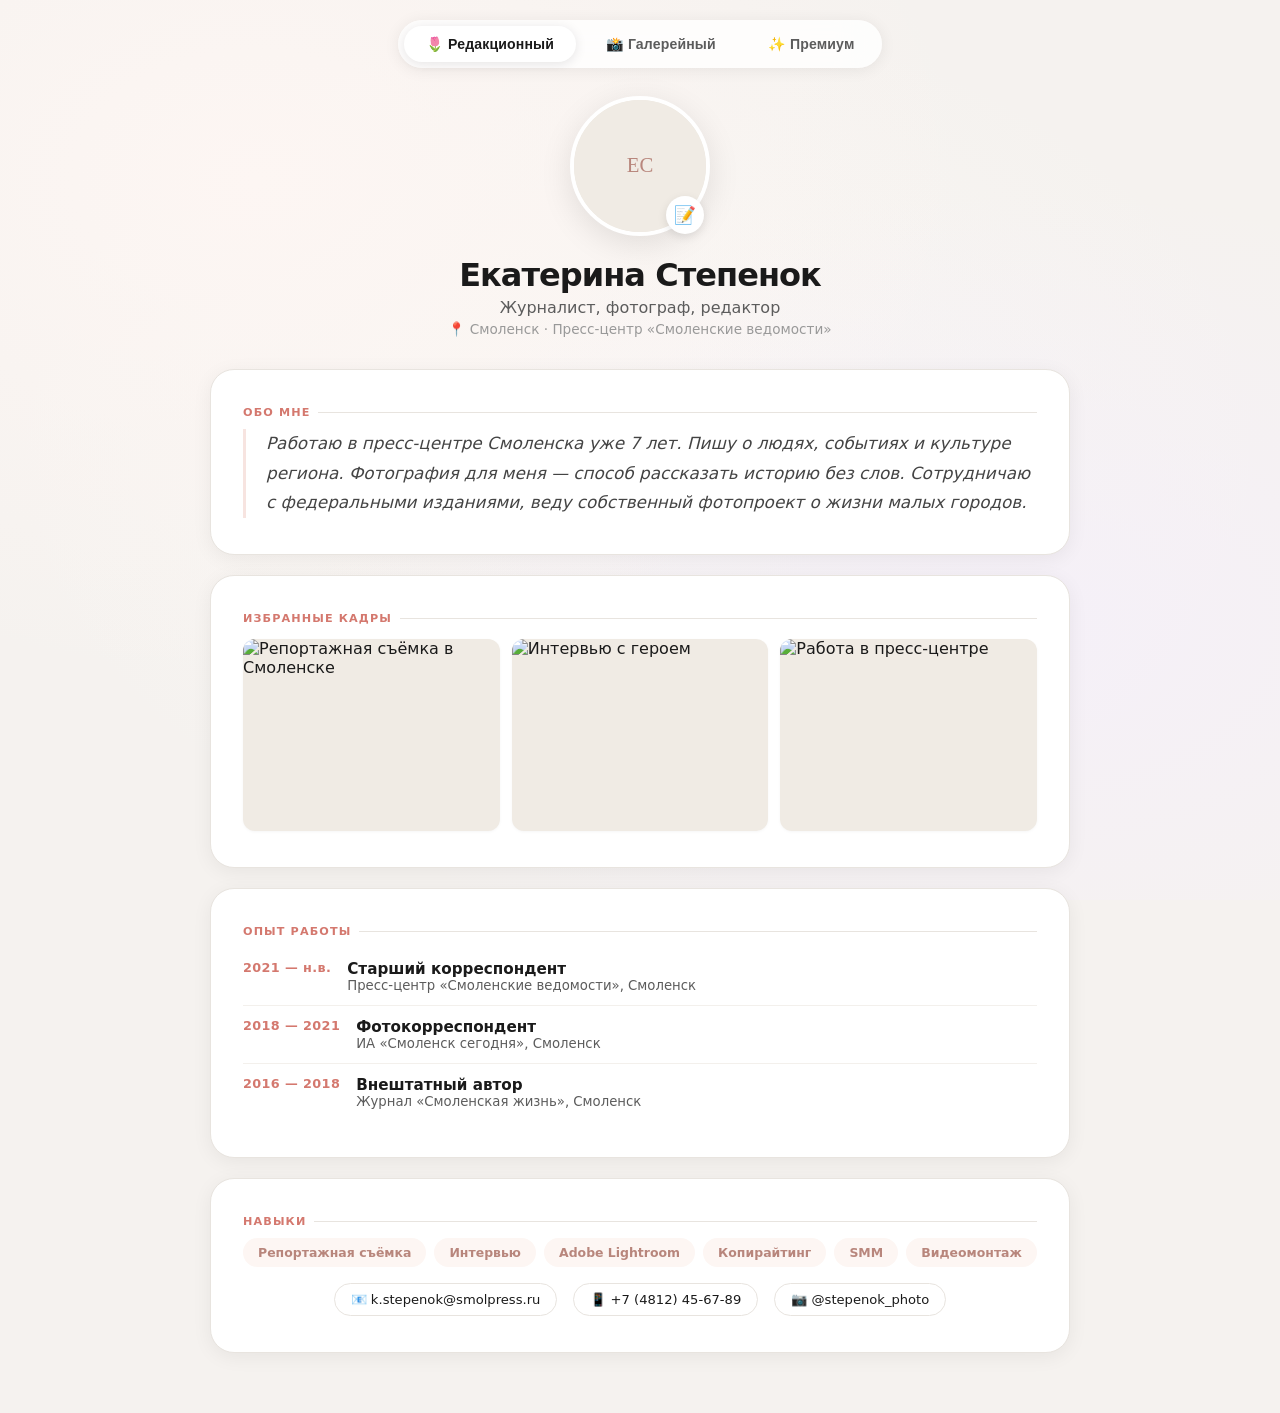
==== index.html @ 50d5a6d9 "Initial commit" ====
<!DOCTYPE html>
<html lang="ru">
<head>
    <meta charset="UTF-8">
    <meta name="viewport" content="width=device-width, initial-scale=1.0">
    <title>Екатерина Степенок — Портфолио</title>
    <style>
        :root {
            --bg: #faf9f7;
            --card: #ffffff;
            --text: #1a1a1a;
            --text-secondary: #5c5c5c;
            --accent: #d4786e;
            --accent-soft: #f7e4e0;
            --accent2: #b8867c;
            --gold: #c9a96e;
            --gold-soft: #faf3e6;
            --lavender: #e8e0f0;
            --sage: #dce8dc;
            --border: #e8e4df;
            --shadow-sm: 0 1px 3px rgba(0, 0, 0, 0.04);
            --shadow: 0 4px 20px rgba(0, 0, 0, 0.06);
            --shadow-lg: 0 12px 40px rgba(0, 0, 0, 0.1);
            --radius-xl: 24px;
            --radius-lg: 18px;
            --radius-md: 12px;
            --radius-sm: 8px;
            --transition: 0.35s cubic-bezier(0.4, 0, 0.2, 1);
            --font: 'Inter', 'Segoe UI', system-ui, -apple-system, sans-serif;
        }

        * {
            margin: 0;
            padding: 0;
            box-sizing: border-box;
        }

        body {
            font-family: var(--font);
            background: #f5f2ef;
            background-image: radial-gradient(ellipse at 20% 20%, #fdf6f3 0%, transparent 50%),
                radial-gradient(ellipse at 80% 70%, #f5f0f8 0%, transparent 50%),
                radial-gradient(ellipse at 50% 50%, #f9f7f4 0%, transparent 70%);
            background-attachment: fixed;
            min-height: 100vh;
            display: flex;
            flex-direction: column;
            align-items: center;
            color: var(--text);
            -webkit-font-smoothing: antialiased;
            padding: 20px 16px 40px;
        }

        /* ============ TOP NAV SWITCHER ============ */
        .style-switcher {
            position: sticky;
            top: 16px;
            z-index: 100;
            display: flex;
            gap: 8px;
            background: rgba(255, 255, 255, 0.8);
            backdrop-filter: blur(20px);
            -webkit-backdrop-filter: blur(20px);
            border-radius: 60px;
            padding: 6px;
            box-shadow: 0 2px 16px rgba(0, 0, 0, 0.07);
            margin-bottom: 28px;
            flex-wrap: wrap;
            justify-content: center;
        }
        .style-switcher button {
            padding: 10px 22px;
            border: none;
            background: transparent;
            border-radius: 60px;
            cursor: pointer;
            font-size: 0.88rem;
            font-weight: 600;
            color: var(--text-secondary);
            transition: all var(--transition);
            letter-spacing: 0.01em;
            white-space: nowrap;
            position: relative;
        }
        .style-switcher button:hover {
            color: #1a1a1a;
            background: rgba(0, 0, 0, 0.03);
        }
        .style-switcher button.active {
            background: #fff;
            color: #1a1a1a;
            box-shadow: 0 2px 12px rgba(0, 0, 0, 0.1);
            animation: pillPop 0.35s ease-out;
        }
        @keyframes pillPop {
            0% {
                transform: scale(0.9);
            }
            60% {
                transform: scale(1.05);
            }
            100% {
                transform: scale(1);
            }
        }

        /* ============ MAIN CONTAINER ============ */
        .main-wrapper {
            width: 100%;
            max-width: 860px;
            position: relative;
            z-index: 1;
        }
        .variant-panel {
            display: none;
            animation: fadeSlideIn 0.5s ease-out;
        }
        .variant-panel.active {
            display: block;
        }
        @keyframes fadeSlideIn {
            from {
                opacity: 0;
                transform: translateY(20px);
            }
            to {
                opacity: 1;
                transform: translateY(0);
            }
        }

        /* ============ SHARED HERO ============ */
        .hero-block {
            text-align: center;
            margin-bottom: 32px;
            position: relative;
        }
        .hero-avatar-wrap {
            display: inline-block;
            position: relative;
            margin-bottom: 16px;
        }
        .hero-avatar {
            width: 140px;
            height: 140px;
            border-radius: 50%;
            object-fit: cover;
            border: 4px solid #fff;
            box-shadow: 0 8px 32px rgba(0, 0, 0, 0.1);
            transition: all var(--transition);
            background: #f0ebe4;
        }
        .hero-avatar:hover {
            transform: scale(1.04);
            box-shadow: 0 14px 42px rgba(0, 0, 0, 0.15);
        }
        .hero-badge {
            position: absolute;
            bottom: 6px;
            right: 6px;
            background: #fff;
            border-radius: 50%;
            width: 38px;
            height: 38px;
            display: flex;
            align-items: center;
            justify-content: center;
            box-shadow: 0 3px 10px rgba(0, 0, 0, 0.1);
            font-size: 1.1rem;
        }
        .hero-name {
            font-size: 2rem;
            font-weight: 700;
            letter-spacing: -0.03em;
            line-height: 1.2;
            color: #1a1a1a;
        }
        .hero-role {
            font-size: 1rem;
            font-weight: 500;
            color: var(--text-secondary);
            margin-top: 4px;
        }
        .hero-location {
            font-size: 0.85rem;
            color: #999;
            margin-top: 4px;
            display: flex;
            align-items: center;
            justify-content: center;
            gap: 4px;
        }

        /* ============ SECTION TITLES ============ */
        .section-label {
            font-size: 0.7rem;
            text-transform: uppercase;
            letter-spacing: 0.1em;
            color: var(--accent);
            font-weight: 700;
            margin-bottom: 10px;
            display: flex;
            align-items: center;
            gap: 8px;
        }
        .section-label::after {
            content: '';
            flex: 1;
            height: 1px;
            background: var(--border);
        }

        /* ============ VARIANT 1: EDITORIAL ELEGANCE ============ */
        .v1-card {
            background: #fff;
            border-radius: var(--radius-xl);
            padding: 36px 32px;
            box-shadow: var(--shadow);
            margin-bottom: 20px;
            border: 1px solid var(--border);
            transition: all var(--transition);
            position: relative;
            overflow: hidden;
        }
        .v1-card::before {
            content: '';
            position: absolute;
            top: 0;
            left: 0;
            right: 0;
            height: 4px;
            background: linear-gradient(90deg, var(--accent), var(--gold), var(--accent));
            opacity: 0;
            transition: opacity var(--transition);
        }
        .v1-card:hover::before {
            opacity: 1;
        }
        .v1-card:hover {
            box-shadow: var(--shadow-lg);
            transform: translateY(-2px);
        }
        .v1-about-text {
            font-size: 1.05rem;
            line-height: 1.75;
            color: #444;
            font-style: italic;
            position: relative;
            padding-left: 20px;
            border-left: 3px solid var(--accent-soft);
        }
        .v1-photo-grid {
            display: grid;
            grid-template-columns: repeat(3, 1fr);
            gap: 12px;
            margin-top: 14px;
        }
        .v1-photo-grid img {
            width: 100%;
            aspect-ratio: 4/3;
            object-fit: cover;
            border-radius: var(--radius-md);
            transition: all var(--transition);
            cursor: pointer;
            box-shadow: var(--shadow-sm);
        }
        .v1-photo-grid img:hover {
            transform: scale(1.03);
            box-shadow: var(--shadow-lg);
            z-index: 2;
            position: relative;
        }
        .v1-exp-row {
            display: flex;
            gap: 16px;
            align-items: flex-start;
            padding: 12px 0;
            border-bottom: 1px solid #f3f0ec;
            transition: all var(--transition);
        }
        .v1-exp-row:last-child {
            border-bottom: none;
        }
        .v1-exp-row:hover {
            background: #fdfbf8;
            padding-left: 8px;
            border-radius: var(--radius-sm);
        }
        .v1-exp-year {
            font-weight: 700;
            font-size: 0.8rem;
            color: var(--accent);
            min-width: 80px;
            letter-spacing: 0.03em;
        }
        .v1-exp-info h4 {
            font-weight: 700;
            font-size: 0.95rem;
        }
        .v1-exp-info p {
            font-size: 0.83rem;
            color: var(--text-secondary);
        }
        .v1-tag-row {
            display: flex;
            flex-wrap: wrap;
            gap: 8px;
            margin-top: 8px;
        }
        .v1-tag {
            background: #fdf6f3;
            color: var(--accent2);
            padding: 6px 14px;
            border-radius: 60px;
            font-size: 0.78rem;
            font-weight: 600;
            transition: all var(--transition);
            cursor: default;
            border: 1px solid transparent;
        }
        .v1-tag:hover {
            background: var(--accent);
            color: #fff;
            border-color: var(--accent);
            transform: translateY(-1px);
            box-shadow: 0 4px 12px rgba(212, 120, 110, 0.3);
        }
        .v1-contact-strip {
            display: flex;
            gap: 16px;
            flex-wrap: wrap;
            justify-content: center;
            margin-top: 16px;
        }
        .v1-contact-pill {
            background: #fff;
            border: 1px solid var(--border);
            padding: 8px 16px;
            border-radius: 60px;
            font-size: 0.82rem;
            font-weight: 500;
            transition: all var(--transition);
            text-decoration: none;
            color: var(--text);
            display: flex;
            align-items: center;
            gap: 6px;
        }
        .v1-contact-pill:hover {
            border-color: var(--accent);
            background: #fefaf9;
            box-shadow: 0 2px 8px rgba(0, 0, 0, 0.05);
        }

        /* ============ VARIANT 2: CREATIVE GALLERY ============ */
        .v2-hero-split {
            display: grid;
            grid-template-columns: auto 1fr;
            gap: 28px;
            align-items: center;
            background: #fff;
            border-radius: var(--radius-xl);
            padding: 28px;
            box-shadow: var(--shadow);
            margin-bottom: 20px;
            border: 1px solid var(--border);
        }
        .v2-avatar-lg {
            width: 160px;
            height: 160px;
            border-radius: 24px;
            object-fit: cover;
            box-shadow: 0 8px 28px rgba(0, 0, 0, 0.08);
            transition: all 0.5s cubic-bezier(0.34, 1.56, 0.64, 1);
            background: #f0ebe4;
        }
        .v2-avatar-lg:hover {
            border-radius: 50%;
            transform: scale(1.03);
        }
        .v2-masonry {
            display: grid;
            grid-template-columns: 1fr 1fr;
            gap: 14px;
        }
        .v2-masonry-item {
            background: #fff;
            border-radius: var(--radius-lg);
            overflow: hidden;
            box-shadow: var(--shadow-sm);
            transition: all var(--transition);
            cursor: pointer;
            border: 1px solid var(--border);
        }
        .v2-masonry-item:hover {
            box-shadow: var(--shadow-lg);
            transform: translateY(-4px);
        }
        .v2-masonry-item img {
            width: 100%;
            height: 180px;
            object-fit: cover;
            display: block;
            transition: all var(--transition);
        }
        .v2-masonry-item:hover img {
            transform: scale(1.04);
        }
        .v2-masonry-item .v2-caption {
            padding: 14px 16px;
            font-size: 0.82rem;
            color: var(--text-secondary);
            font-weight: 500;
        }
        .v2-stat-row {
            display: flex;
            gap: 20px;
            justify-content: center;
            flex-wrap: wrap;
            margin: 16px 0;
        }
        .v2-stat {
            text-align: center;
            background: #fff;
            border-radius: var(--radius-md);
            padding: 14px 20px;
            box-shadow: var(--shadow-sm);
            border: 1px solid var(--border);
            transition: all var(--transition);
            min-width: 80px;
        }
        .v2-stat:hover {
            box-shadow: var(--shadow);
            transform: translateY(-2px);
        }
        .v2-stat-num {
            font-size: 1.6rem;
            font-weight: 800;
            color: var(--accent);
        }
        .v2-stat-label {
            font-size: 0.7rem;
            text-transform: uppercase;
            letter-spacing: 0.06em;
            color: #999;
            margin-top: 2px;
        }

        /* ============ VARIANT 3: MINIMAL PREMIUM ============ */
        .v3-frame {
            background: #fff;
            border-radius: var(--radius-xl);
            padding: 40px 32px;
            box-shadow: var(--shadow);
            border: 1px solid var(--border);
            position: relative;
        }
        .v3-frame::after {
            content: '';
            position: absolute;
            inset: 10px;
            border-radius: calc(var(--radius-xl) - 4px);
            border: 1px dashed #e8e4df;
            pointer-events: none;
            z-index: 0;
            opacity: 0.5;
        }
        .v3-frame>* {
            position: relative;
            z-index: 1;
        }
        .v3-quote-block {
            text-align: center;
            font-size: 1.2rem;
            font-style: italic;
            color: #555;
            line-height: 1.7;
            padding: 20px 24px;
            background: #fdfaf7;
            border-radius: var(--radius-lg);
            margin: 20px 0;
            position: relative;
        }
        .v3-quote-block::before {
            content: '«';
            font-size: 5rem;
            color: var(--accent-soft);
            position: absolute;
            top: -20px;
            left: 12px;
            line-height: 1;
            pointer-events: none;
        }
        .v3-slider-row {
            display: flex;
            gap: 12px;
            overflow-x: auto;
            padding-bottom: 6px;
            scroll-snap-type: x mandatory;
            -webkit-overflow-scrolling: touch;
            margin-top: 12px;
        }
        .v3-slider-row::-webkit-scrollbar {
            height: 4px;
        }
        .v3-slider-row::-webkit-scrollbar-thumb {
            background: #dcd5cc;
            border-radius: 4px;
        }
        .v3-slider-row img {
            height: 200px;
            border-radius: var(--radius-md);
            scroll-snap-align: start;
            transition: all var(--transition);
            cursor: pointer;
            box-shadow: var(--shadow-sm);
            flex-shrink: 0;
            object-fit: cover;
            width: auto;
        }
        .v3-slider-row img:hover {
            transform: scale(1.03);
            box-shadow: var(--shadow-lg);
        }
        .v3-skill-bar-wrap {
            margin: 8px 0;
        }
        .v3-skill-label {
            display: flex;
            justify-content: space-between;
            font-size: 0.82rem;
            font-weight: 600;
            margin-bottom: 4px;
        }
        .v3-skill-bar {
            height: 6px;
            background: #f0ebe4;
            border-radius: 6px;
            overflow: hidden;
        }
        .v3-skill-fill {
            height: 100%;
            border-radius: 6px;
            background: linear-gradient(90deg, var(--accent), var(--gold));
            transition: width 1.2s ease;
            width: 0;
        }

        /* ============ RESPONSIVE ============ */
        @media (max-width: 640px) {
            .v1-photo-grid {
                grid-template-columns: 1fr 1fr;
            }
            .v2-hero-split {
                grid-template-columns: 1fr;
                text-align: center;
            }
            .v2-avatar-lg {
                width: 120px;
                height: 120px;
                margin: 0 auto;
            }
            .v2-masonry {
                grid-template-columns: 1fr;
            }
            .v3-slider-row img {
                height: 150px;
            }
            .hero-name {
                font-size: 1.5rem;
            }
            .variant-panel {
                padding: 0;
            }
            .v1-card,
            .v3-frame {
                padding: 20px 16px;
            }
        }
    </style>
</head>
<body>

    <!-- STYLE SWITCHER -->
    <nav class="style-switcher" aria-label="Выбор стиля портфолио">
        <button class="active" data-variant="1">🌷 Редакционный</button>
        <button data-variant="2">📸 Галерейный</button>
        <button data-variant="3">✨ Премиум</button>
    </nav>

    <div class="main-wrapper">

        <!-- ==================== VARIANT 1: EDITORIAL ELEGANCE ==================== -->
        <section class="variant-panel active" id="variant-1">
            <!-- Hero -->
            <div class="hero-block">
                <div class="hero-avatar-wrap">
                    <img class="hero-avatar"
                    src="https://images.pexels.com/photos/415829/pexels-photo-415829.jpeg?auto=compress&cs=tinysrgb&w=400&h=400&fit=crop&crop=face"
                    alt="Екатерина Степенок"
                    loading="lazy"
                    onerror="this.src='data:image/svg+xml,%3Csvg xmlns=%22http://www.w3.org/2000/svg%22 width=%22140%22 height=%22140%22%3E%3Crect fill=%22%23f0ebe4%22 width=%22140%22 height=%22140%22/%3E%3Ctext x=%2250%25%22 y=%2250%25%22 text-anchor=%22middle%22 dy=%22.3em%22 fill=%22%23b8867c%22 font-size=%2222%22%3EЕС%3C/text%3E%3C/svg%3E'">
                    <div class="hero-badge">📝</div>
                </div>
                <h1 class="hero-name">Екатерина Степенок</h1>
                <p class="hero-role">Журналист, фотограф, редактор</p>
                <p class="hero-location">📍 Смоленск · Пресс-центр «Смоленские ведомости»</p>
            </div>

            <!-- About -->
            <div class="v1-card">
                <div class="section-label">Обо мне</div>
                <p class="v1-about-text">Работаю в пресс-центре Смоленска уже 7 лет. Пишу о людях, событиях и культуре региона. Фотография
                    для меня — способ рассказать историю без слов. Сотрудничаю с федеральными изданиями, веду
                    собственный фотопроект о жизни малых городов.</p>
            </div>

            <!-- Photo grid -->
            <div class="v1-card">
                <div class="section-label">Избранные кадры</div>
                <div class="v1-photo-grid">
                    <img src="https://images.pexels.com/photos/3205729/pexels-photo-3205729.jpeg?auto=compress&cs=tinysrgb&w=600"
                    alt="Репортажная съёмка в Смоленске" loading="lazy"
                    onerror="this.style.background='#f0ebe4'; this.style.minHeight='120px'">
                    <img src="https://images.pexels.com/photos/2777898/pexels-photo-2777898.jpeg?auto=compress&cs=tinysrgb&w=600"
                    alt="Интервью с героем" loading="lazy"
                    onerror="this.style.background='#f0ebe4'; this.style.minHeight='120px'">
                    <img src="https://images.pexels.com/photos/1181690/pexels-photo-1181690.jpeg?auto=compress&cs=tinysrgb&w=600"
                    alt="Работа в пресс-центре" loading="lazy"
                    onerror="this.style.background='#f0ebe4'; this.style.minHeight='120px'">
                </div>
            </div>

            <!-- Experience -->
            <div class="v1-card">
                <div class="section-label">Опыт работы</div>
                <div class="v1-exp-row">
                    <span class="v1-exp-year">2021 — н.в.</span>
                    <div class="v1-exp-info">
                        <h4>Старший корреспондент</h4>
                        <p>Пресс-центр «Смоленские ведомости», Смоленск</p>
                    </div>
                </div>
                <div class="v1-exp-row">
                    <span class="v1-exp-year">2018 — 2021</span>
                    <div class="v1-exp-info">
                        <h4>Фотокорреспондент</h4>
                        <p>ИА «Смоленск сегодня», Смоленск</p>
                    </div>
                </div>
                <div class="v1-exp-row">
                    <span class="v1-exp-year">2016 — 2018</span>
                    <div class="v1-exp-info">
                        <h4>Внештатный автор</h4>
                        <p>Журнал «Смоленская жизнь», Смоленск</p>
                    </div>
                </div>
            </div>

            <!-- Skills & contacts -->
            <div class="v1-card">
                <div class="section-label">Навыки</div>
                <div class="v1-tag-row">
                    <span class="v1-tag">Репортажная съёмка</span>
                    <span class="v1-tag">Интервью</span>
                    <span class="v1-tag">Adobe Lightroom</span>
                    <span class="v1-tag">Копирайтинг</span>
                    <span class="v1-tag">SMM</span>
                    <span class="v1-tag">Видеомонтаж</span>
                </div>
                <div class="v1-contact-strip">
                    <a href="#" class="v1-contact-pill">📧 k.stepenok@smolpress.ru</a>
                    <a href="#" class="v1-contact-pill">📱 +7 (4812) 45-67-89</a>
                    <a href="#" class="v1-contact-pill">📷 @stepenok_photo</a>
                </div>
            </div>
        </section>

        <!-- ==================== VARIANT 2: CREATIVE GALLERY ==================== -->
        <section class="variant-panel" id="variant-2">
            <div class="v2-hero-split">
                <img class="v2-avatar-lg"
                src="https://images.pexels.com/photos/3763188/pexels-photo-3763188.jpeg?auto=compress&cs=tinysrgb&w=400&h=400&fit=crop&crop=face"
                alt="Екатерина Степенок"
                loading="lazy"
                onerror="this.src='data:image/svg+xml,%3Csvg xmlns=%22http://www.w3.org/2000/svg%22 width=%22160%22 height=%22160%22%3E%3Crect fill=%22%23f0ebe4%22 width=%22160%22 height=%22160%22/%3E%3Ctext x=%2250%25%22 y=%2250%25%22 text-anchor=%22middle%22 dy=%22.3em%22 fill=%22%23b8867c%22 font-size=%2224%22%3EЕС%3C/text%3E%3C/svg%3E'">
                <div>
                    <h1 class="hero-name" style="font-size:1.8rem;">Екатерина Степенок</h1>
                    <p class="hero-role">Журналист & Фотограф</p>
                    <p class="hero-location">📍 Пресс-центр, Смоленск</p>
                    <div class="v2-stat-row">
                        <div class="v2-stat">
                            <div class="v2-stat-num">7+</div>
                            <div class="v2-stat-label">Лет в профессии</div>
                        </div>
                        <div class="v2-stat">
                            <div class="v2-stat-num">200+</div>
                            <div class="v2-stat-label">Публикаций</div>
                        </div>
                        <div class="v2-stat">
                            <div class="v2-stat-num">50+</div>
                            <div class="v2-stat-label">Фотоисторий</div>
                        </div>
                    </div>
                </div>
            </div>

            <!-- Masonry gallery -->
            <div class="v2-masonry">
                <div class="v2-masonry-item">
                    <img src="https://images.pexels.com/photos/3184418/pexels-photo-3184418.jpeg?auto=compress&cs=tinysrgb&w=600"
                    alt="Пресс-конференция в Смоленске" loading="lazy"
                    onerror="this.style.background='#f0ebe4'; this.style.minHeight='180px'">
                    <div class="v2-caption">📸 Освещение пресс-конференции губернатора</div>
                </div>
                <div class="v2-masonry-item">
                    <img src="https://images.pexels.com/photos/1181406/pexels-photo-1181406.jpeg?auto=compress&cs=tinysrgb&w=600"
                    alt="Репортаж с мероприятия" loading="lazy"
                    onerror="this.style.background='#f0ebe4'; this.style.minHeight='180px'">
                    <div class="v2-caption">🎤 Репортаж с открытия культурного центра</div>
                </div>
                <div class="v2-masonry-item">
                    <img src="https://images.pexels.com/photos/1181675/pexels-photo-1181675.jpeg?auto=compress&cs=tinysrgb&w=600"
                    alt="За работой в студии" loading="lazy"
                    onerror="this.style.background='#f0ebe4'; this.style.minHeight='180px'">
                    <div class="v2-caption">💻 Работа над статьёй в пресс-центре</div>
                </div>
                <div class="v2-masonry-item">
                    <img src="https://images.pexels.com/photos/3184465/pexels-photo-3184465.jpeg?auto=compress&cs=tinysrgb&w=600"
                    alt="Фотопроект о городе" loading="lazy"
                    onerror="this.style.background='#f0ebe4'; this.style.minHeight='180px'">
                    <div class="v2-caption">🏙 Фотопроект «Смоленск в лицах»</div>
                </div>
            </div>

            <!-- Skills & contact -->
            <div class="v1-card" style="margin-top:20px;">
                <div class="section-label">Ключевые компетенции</div>
                <div class="v1-tag-row">
                    <span class="v1-tag">Журналистика</span>
                    <span class="v1-tag">Lightroom</span>
                    <span class="v1-tag">Photoshop</span>
                    <span class="v1-tag">Premiere Pro</span>
                    <span class="v1-tag">Tilda</span>
                    <span class="v1-tag">SMM-стратегия</span>
                </div>
                <div class="v1-contact-strip">
                    <a href="#" class="v1-contact-pill">📧 k.stepenok@smolpress.ru</a>
                    <a href="#" class="v1-contact-pill">📱 +7 (4812) 45-67-89</a>
                </div>
            </div>
        </section>

        <!-- ==================== VARIANT 3: MINIMAL PREMIUM ==================== -->
        <section class="variant-panel" id="variant-3">
            <div class="v3-frame">
                <!-- Hero -->
                <div class="hero-block">
                    <div class="hero-avatar-wrap">
                        <img class="hero-avatar"
                        src="https://images.pexels.com/photos/774909/pexels-photo-774909.jpeg?auto=compress&cs=tinysrgb&w=400&h=400&fit=crop&crop=face"
                        alt="Екатерина Степенок"
                        loading="lazy"
                        onerror="this.src='data:image/svg+xml,%3Csvg xmlns=%22http://www.w3.org/2000/svg%22 width=%22140%22 height=%22140%22%3E%3Crect fill=%22%23f0ebe4%22 width=%22140%22 height=%22140%22/%3E%3Ctext x=%2250%25%22 y=%2250%25%22 text-anchor=%22middle%22 dy=%22.3em%22 fill=%22%23b8867c%22 font-size=%2222%22%3EЕС%3C/text%3E%3C/svg%3E'">
                        <div class="hero-badge">✨</div>
                    </div>
                    <h1 class="hero-name">Екатерина Степенок</h1>
                    <p class="hero-role">Журналист · Фотограф · Автор</p>
                    <p class="hero-location">📍 Пресс-центр «Смоленские ведомости», Смоленск</p>
                </div>

                <!-- Quote -->
                <div class="v3-quote-block">
                    Моя работа — видеть детали и превращать их в истории. Семь лет в пресс-центре научили меня
                    находить суть события и передавать её словом и кадром.
                </div>

                <!-- Horizontal photo slider -->
                <div class="section-label">Портфолио работ</div>
                <div class="v3-slider-row">
                    <img src="https://images.pexels.com/photos/3205729/pexels-photo-3205729.jpeg?auto=compress&cs=tinysrgb&w=400"
                    alt="Репортаж 1" loading="lazy"
                    onerror="this.style.background='#f0ebe4'; this.style.minWidth='200px'; this.style.height='200px'">
                    <img src="https://images.pexels.com/photos/2777898/pexels-photo-2777898.jpeg?auto=compress&cs=tinysrgb&w=400"
                    alt="Репортаж 2" loading="lazy"
                    onerror="this.style.background='#f0ebe4'; this.style.minWidth='200px'; this.style.height='200px'">
                    <img src="https://images.pexels.com/photos/1181690/pexels-photo-1181690.jpeg?auto=compress&cs=tinysrgb&w=400"
                    alt="Репортаж 3" loading="lazy"
                    onerror="this.style.background='#f0ebe4'; this.style.minWidth='200px'; this.style.height='200px'">
                    <img src="https://images.pexels.com/photos/3184418/pexels-photo-3184418.jpeg?auto=compress&cs=tinysrgb&w=400"
                    alt="Репортаж 4" loading="lazy"
                    onerror="this.style.background='#f0ebe4'; this.style.minWidth='200px'; this.style.height='200px'">
                </div>

                <!-- Skills with animated bars -->
                <div class="section-label" style="margin-top:24px;">Профессиональные навыки</div>
                <div class="v3-skill-bar-wrap">
                    <div class="v3-skill-label"><span>Репортажная фотография</span><span>95%</span></div>
                    <div class="v3-skill-bar"><div class="v3-skill-fill" data-width="95"></div></div>
                </div>
                <div class="v3-skill-bar-wrap">
                    <div class="v3-skill-label"><span>Написание статей</span><span>90%</span></div>
                    <div class="v3-skill-bar"><div class="v3-skill-fill" data-width="90"></div></div>
                </div>
                <div class="v3-skill-bar-wrap">
                    <div class="v3-skill-label"><span>Редактура</span><span>85%</span></div>
                    <div class="v3-skill-bar"><div class="v3-skill-fill" data-width="85"></div></div>
                </div>
                <div class="v3-skill-bar-wrap">
                    <div class="v3-skill-label"><span>Adobe Lightroom</span><span>92%</span></div>
                    <div class="v3-skill-bar"><div class="v3-skill-fill" data-width="92"></div></div>
                </div>
                <div class="v3-skill-bar-wrap">
                    <div class="v3-skill-label"><span>SMM & Продвижение</span><span>78%</span></div>
                    <div class="v3-skill-bar"><div class="v3-skill-fill" data-width="78"></div></div>
                </div>

                <!-- Contact -->
                <div class="v1-contact-strip" style="margin-top:24px;">
                    <a href="#" class="v1-contact-pill">📧 k.stepenok@smolpress.ru</a>
                    <a href="#" class="v1-contact-pill">📱 +7 (4812) 45-67-89</a>
                    <a href="#" class="v1-contact-pill">📷 Instagram</a>
                </div>
            </div>
        </section>
    </div>

    <script>
        (function() {
            const buttons = document.querySelectorAll('.style-switcher button');
            const panels = document.querySelectorAll('.variant-panel');

            function switchVariant(num) {
                buttons.forEach(b => {
                    b.classList.remove('active');
                    if (b.dataset.variant === num) b.classList.add('active');
                });
                panels.forEach(p => p.classList.remove('active'));
                const target = document.getElementById('variant-' + num);
                if (target) {
                    target.classList.add('active');
                    target.style.animation = 'none';
                    target.offsetHeight;
                    target.style.animation = 'fadeSlideIn 0.5s ease-out';
                    // Animate skill bars in variant 3
                    if (num === '3') {
                        setTimeout(() => {
                            target.querySelectorAll('.v3-skill-fill').forEach(bar => {
                                bar.style.width = bar.dataset.width + '%';
                            });
                        }, 200);
                    }
                }
            }

            buttons.forEach(btn => {
                btn.addEventListener('click', function() {
                    const v = this.dataset.variant;
                    if (v) switchVariant(v);
                });
            });

            // Initial skill bar animation for variant 3 if it's active
            const activePanel = document.querySelector('.variant-panel.active');
            if (activePanel && activePanel.id === 'variant-3') {
                setTimeout(() => {
                    activePanel.querySelectorAll('.v3-skill-fill').forEach(bar => {
                        bar.style.width = bar.dataset.width + '%';
                    });
                }, 300);
            }
        })();
    </script>
</body>
</html>
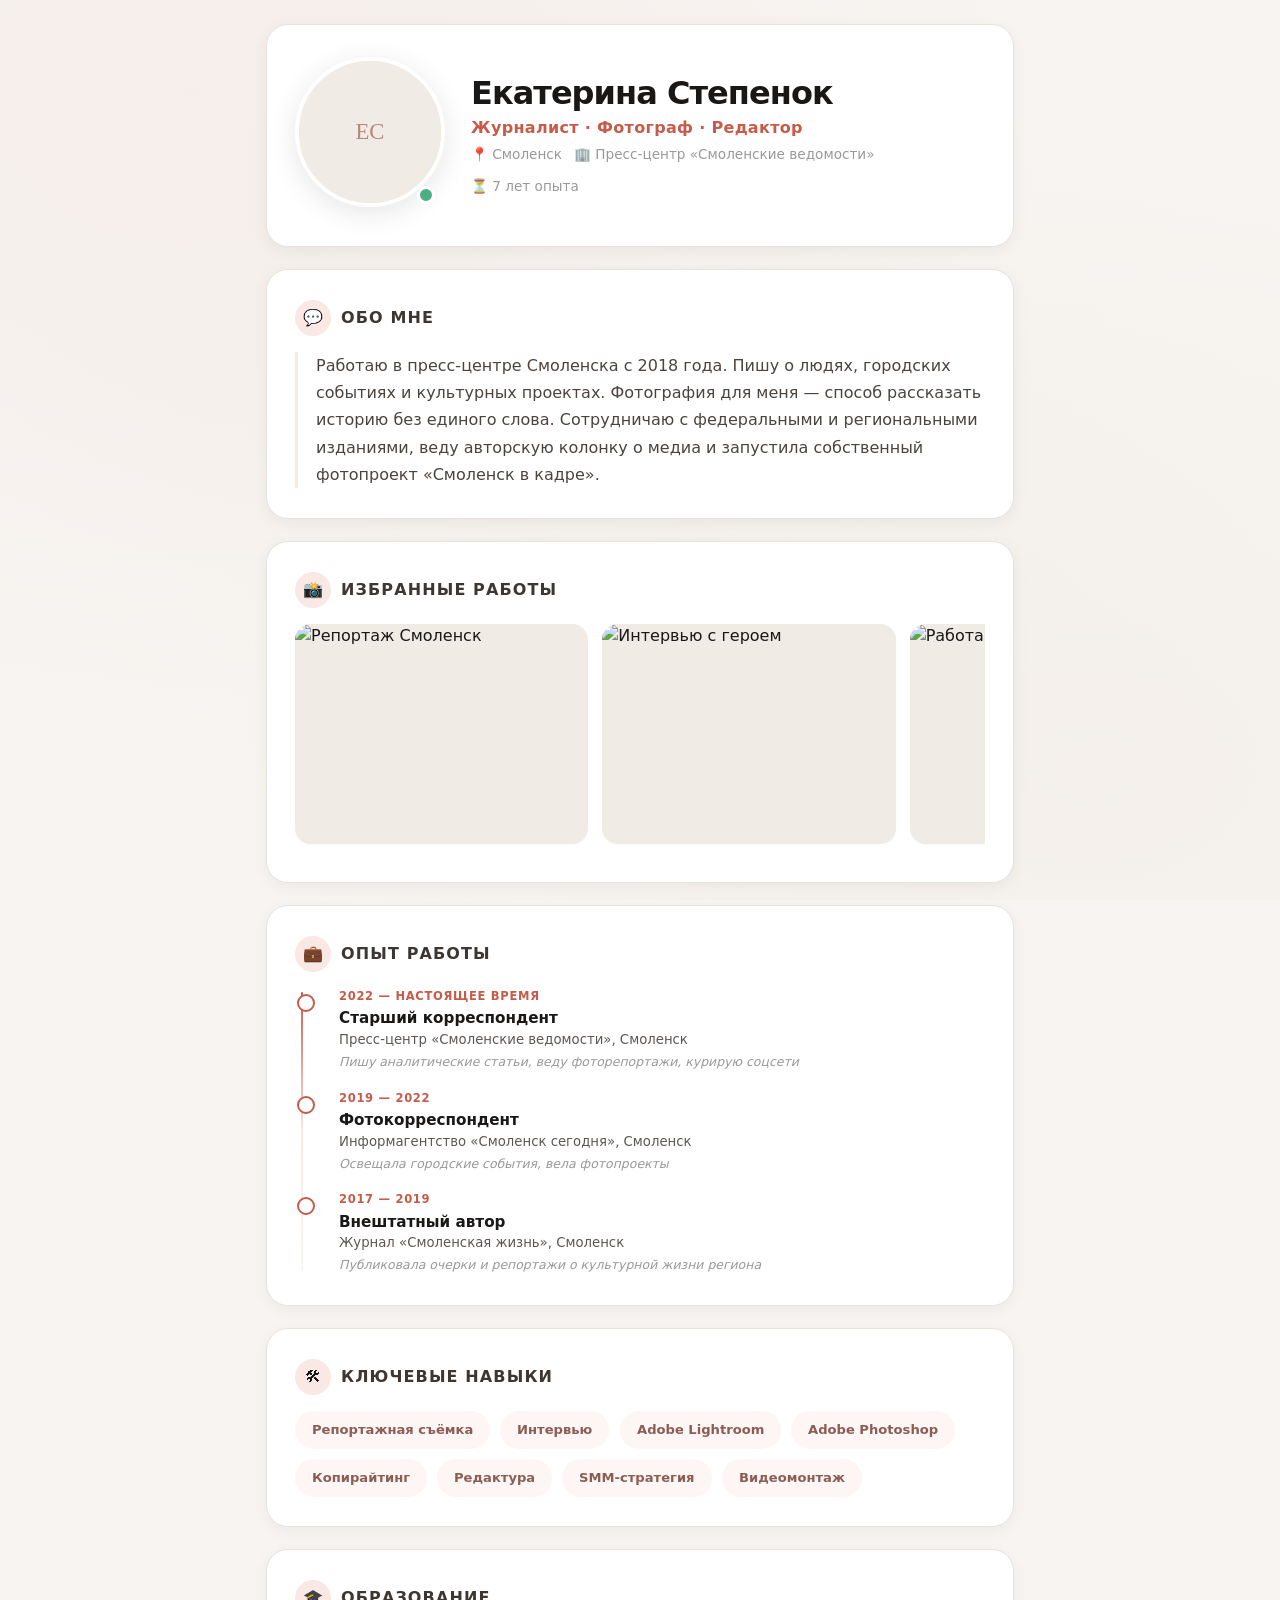
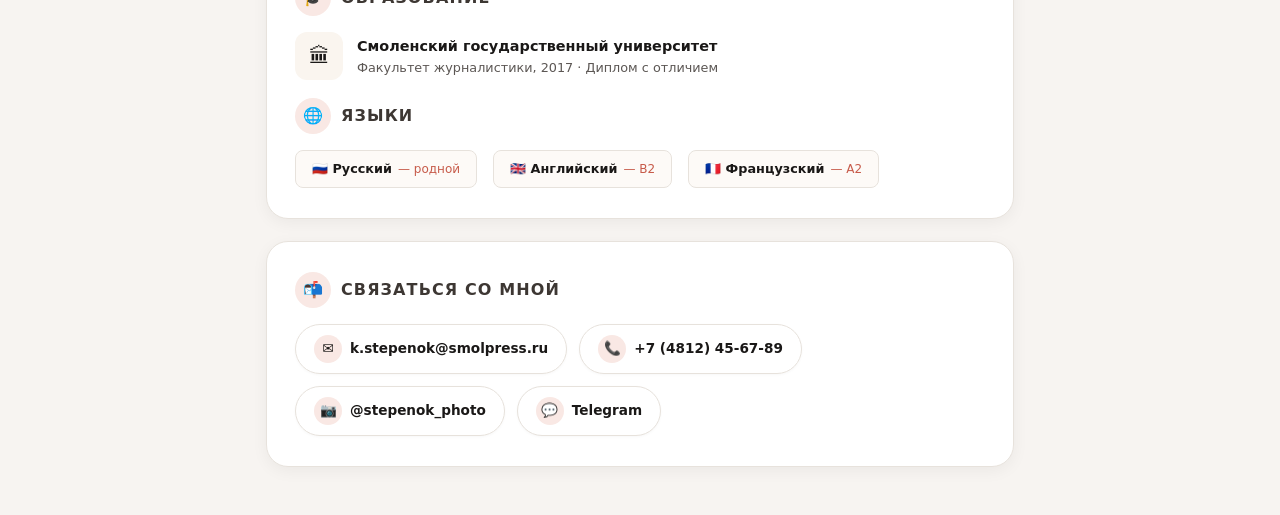
==== commit 2bca93f8: "Initial commit" ====
--- a/index.html
+++ b/index.html
@@ -6,27 +6,25 @@
     <title>Екатерина Степенок — Портфолио</title>
     <style>
         :root {
-            --bg: #faf9f7;
+            --bg: #fefdfb;
             --card: #ffffff;
-            --text: #1a1a1a;
-            --text-secondary: #5c5c5c;
-            --accent: #d4786e;
-            --accent-soft: #f7e4e0;
-            --accent2: #b8867c;
-            --gold: #c9a96e;
-            --gold-soft: #faf3e6;
-            --lavender: #e8e0f0;
-            --sage: #dce8dc;
-            --border: #e8e4df;
-            --shadow-sm: 0 1px 3px rgba(0, 0, 0, 0.04);
-            --shadow: 0 4px 20px rgba(0, 0, 0, 0.06);
-            --shadow-lg: 0 12px 40px rgba(0, 0, 0, 0.1);
-            --radius-xl: 24px;
-            --radius-lg: 18px;
+            --text: #1a1817;
+            --text-secondary: #5c5754;
+            --accent: #c75b4a;
+            --accent-soft: #f9e8e4;
+            --accent2: #8b5e55;
+            --gold: #bfa07a;
+            --gold-soft: #faf5ef;
+            --border: #e7e2dc;
+            --shadow-sm: 0 1px 3px rgba(0, 0, 0, 0.03);
+            --shadow: 0 4px 16px rgba(0, 0, 0, 0.05);
+            --shadow-lg: 0 12px 36px rgba(0, 0, 0, 0.09);
+            --radius-xl: 22px;
+            --radius-lg: 16px;
             --radius-md: 12px;
             --radius-sm: 8px;
-            --transition: 0.35s cubic-bezier(0.4, 0, 0.2, 1);
-            --font: 'Inter', 'Segoe UI', system-ui, -apple-system, sans-serif;
+            --transition: 0.4s cubic-bezier(0.25, 0.8, 0.25, 1.2);
+            --font: 'Segoe UI', system-ui, -apple-system, sans-serif;
         }
 
         * {
@@ -34,841 +32,772 @@
             padding: 0;
             box-sizing: border-box;
         }
+        html {
+            scroll-behavior: smooth;
+        }
 
         body {
             font-family: var(--font);
-            background: #f5f2ef;
-            background-image: radial-gradient(ellipse at 20% 20%, #fdf6f3 0%, transparent 50%),
-                radial-gradient(ellipse at 80% 70%, #f5f0f8 0%, transparent 50%),
-                radial-gradient(ellipse at 50% 50%, #f9f7f4 0%, transparent 70%);
+            background: #f7f4f1;
+            background-image:
+                radial-gradient(ellipse at 15% 10%, rgba(199, 91, 74, 0.04) 0%, transparent 55%),
+                radial-gradient(ellipse at 85% 85%, rgba(191, 160, 122, 0.05) 0%, transparent 55%),
+                radial-gradient(ellipse at 50% 50%, rgba(245, 242, 238, 0.9) 0%, transparent 70%);
             background-attachment: fixed;
             min-height: 100vh;
-            display: flex;
-            flex-direction: column;
-            align-items: center;
             color: var(--text);
             -webkit-font-smoothing: antialiased;
-            padding: 20px 16px 40px;
-        }
-
-        /* ============ TOP NAV SWITCHER ============ */
-        .style-switcher {
-            position: sticky;
-            top: 16px;
-            z-index: 100;
-            display: flex;
-            gap: 8px;
-            background: rgba(255, 255, 255, 0.8);
-            backdrop-filter: blur(20px);
-            -webkit-backdrop-filter: blur(20px);
-            border-radius: 60px;
-            padding: 6px;
-            box-shadow: 0 2px 16px rgba(0, 0, 0, 0.07);
-            margin-bottom: 28px;
-            flex-wrap: wrap;
-            justify-content: center;
-        }
-        .style-switcher button {
-            padding: 10px 22px;
-            border: none;
-            background: transparent;
-            border-radius: 60px;
-            cursor: pointer;
-            font-size: 0.88rem;
-            font-weight: 600;
-            color: var(--text-secondary);
-            transition: all var(--transition);
-            letter-spacing: 0.01em;
-            white-space: nowrap;
-            position: relative;
-        }
-        .style-switcher button:hover {
-            color: #1a1a1a;
-            background: rgba(0, 0, 0, 0.03);
-        }
-        .style-switcher button.active {
-            background: #fff;
-            color: #1a1a1a;
-            box-shadow: 0 2px 12px rgba(0, 0, 0, 0.1);
-            animation: pillPop 0.35s ease-out;
-        }
-        @keyframes pillPop {
+            line-height: 1.5;
+            overflow-x: hidden;
+        }
+
+        /* ============ ANIMATED PARTICLES ============ */
+        .particles {
+            position: fixed;
+            inset: 0;
+            pointer-events: none;
+            z-index: 0;
+            overflow: hidden;
+        }
+        .particle {
+            position: absolute;
+            border-radius: 50%;
+            animation: floatUp linear infinite;
+            opacity: 0;
+        }
+        @keyframes floatUp {
             0% {
-                transform: scale(0.9);
-            }
-            60% {
-                transform: scale(1.05);
+                transform: translateY(105vh) scale(0);
+                opacity: 0;
+            }
+            10% {
+                opacity: 0.5;
+            }
+            90% {
+                opacity: 0.4;
             }
             100% {
-                transform: scale(1);
-            }
-        }
-
-        /* ============ MAIN CONTAINER ============ */
-        .main-wrapper {
-            width: 100%;
-            max-width: 860px;
+                transform: translateY(-10vh) scale(1.2);
+                opacity: 0;
+            }
+        }
+
+        /* ============ MAIN LAYOUT ============ */
+        .main-container {
             position: relative;
             z-index: 1;
-        }
-        .variant-panel {
-            display: none;
-            animation: fadeSlideIn 0.5s ease-out;
-        }
-        .variant-panel.active {
-            display: block;
-        }
-        @keyframes fadeSlideIn {
+            max-width: 780px;
+            margin: 0 auto;
+            padding: 24px 16px 48px;
+            display: flex;
+            flex-direction: column;
+            gap: 22px;
+        }
+
+        /* ============ CARD BASE ============ */
+        .card {
+            background: var(--card);
+            border-radius: var(--radius-xl);
+            padding: 30px 28px;
+            box-shadow: var(--shadow);
+            border: 1px solid var(--border);
+            transition: all var(--transition);
+            position: relative;
+            overflow: hidden;
+            animation: cardReveal 0.7s ease-out both;
+        }
+        .card:nth-child(1) {
+            animation-delay: 0s;
+        }
+        .card:nth-child(2) {
+            animation-delay: 0.1s;
+        }
+        .card:nth-child(3) {
+            animation-delay: 0.2s;
+        }
+        .card:nth-child(4) {
+            animation-delay: 0.3s;
+        }
+        .card:nth-child(5) {
+            animation-delay: 0.4s;
+        }
+        .card:nth-child(6) {
+            animation-delay: 0.5s;
+        }
+        @keyframes cardReveal {
             from {
                 opacity: 0;
-                transform: translateY(20px);
+                transform: translateY(28px);
             }
             to {
                 opacity: 1;
                 transform: translateY(0);
             }
         }
-
-        /* ============ SHARED HERO ============ */
-        .hero-block {
-            text-align: center;
-            margin-bottom: 32px;
-            position: relative;
-        }
-        .hero-avatar-wrap {
-            display: inline-block;
-            position: relative;
-            margin-bottom: 16px;
-        }
-        .hero-avatar {
-            width: 140px;
-            height: 140px;
-            border-radius: 50%;
-            object-fit: cover;
-            border: 4px solid #fff;
-            box-shadow: 0 8px 32px rgba(0, 0, 0, 0.1);
-            transition: all var(--transition);
-            background: #f0ebe4;
-        }
-        .hero-avatar:hover {
-            transform: scale(1.04);
-            box-shadow: 0 14px 42px rgba(0, 0, 0, 0.15);
-        }
-        .hero-badge {
-            position: absolute;
-            bottom: 6px;
-            right: 6px;
-            background: #fff;
-            border-radius: 50%;
-            width: 38px;
-            height: 38px;
-            display: flex;
-            align-items: center;
-            justify-content: center;
-            box-shadow: 0 3px 10px rgba(0, 0, 0, 0.1);
-            font-size: 1.1rem;
-        }
-        .hero-name {
-            font-size: 2rem;
-            font-weight: 700;
-            letter-spacing: -0.03em;
-            line-height: 1.2;
-            color: #1a1a1a;
-        }
-        .hero-role {
-            font-size: 1rem;
-            font-weight: 500;
-            color: var(--text-secondary);
-            margin-top: 4px;
-        }
-        .hero-location {
-            font-size: 0.85rem;
-            color: #999;
-            margin-top: 4px;
-            display: flex;
-            align-items: center;
-            justify-content: center;
-            gap: 4px;
-        }
-
-        /* ============ SECTION TITLES ============ */
-        .section-label {
-            font-size: 0.7rem;
-            text-transform: uppercase;
-            letter-spacing: 0.1em;
-            color: var(--accent);
-            font-weight: 700;
-            margin-bottom: 10px;
-            display: flex;
-            align-items: center;
-            gap: 8px;
-        }
-        .section-label::after {
-            content: '';
-            flex: 1;
-            height: 1px;
-            background: var(--border);
-        }
-
-        /* ============ VARIANT 1: EDITORIAL ELEGANCE ============ */
-        .v1-card {
-            background: #fff;
-            border-radius: var(--radius-xl);
-            padding: 36px 32px;
-            box-shadow: var(--shadow);
-            margin-bottom: 20px;
-            border: 1px solid var(--border);
-            transition: all var(--transition);
-            position: relative;
-            overflow: hidden;
-        }
-        .v1-card::before {
+        .card:hover {
+            box-shadow: var(--shadow-lg);
+            transform: translateY(-3px);
+            border-color: #d5ccc4;
+        }
+        .card::before {
             content: '';
             position: absolute;
             top: 0;
             left: 0;
             right: 0;
-            height: 4px;
-            background: linear-gradient(90deg, var(--accent), var(--gold), var(--accent));
-            opacity: 0;
-            transition: opacity var(--transition);
-        }
-        .v1-card:hover::before {
-            opacity: 1;
-        }
-        .v1-card:hover {
+            height: 3px;
+            background: linear-gradient(90deg, var(--accent), var(--gold), transparent);
+            transform: scaleX(0);
+            transform-origin: left;
+            transition: transform 0.6s ease;
+        }
+        .card:hover::before {
+            transform: scaleX(1);
+        }
+
+        /* ============ HERO CARD ============ */
+        .hero-card {
+            display: flex;
+            gap: 26px;
+            align-items: center;
+            padding: 32px 28px;
+            flex-wrap: wrap;
+            justify-content: center;
+            text-align: center;
+        }
+        @media(min-width:600px) {
+            .hero-card {
+                text-align: left;
+                justify-content: flex-start;
+                flex-wrap: nowrap;
+            }
+        }
+        .hero-avatar-wrap {
+            position: relative;
+            flex-shrink: 0;
+        }
+        .hero-avatar {
+            width: 150px;
+            height: 150px;
+            border-radius: 50%;
+            object-fit: cover;
+            border: 4px solid #fff;
+            box-shadow: 0 6px 28px rgba(0, 0, 0, 0.1);
+            transition: all 0.5s cubic-bezier(0.34, 1.56, 0.64, 1);
+            background: #f0ebe4;
+            animation: avatarPulse 3s ease-in-out infinite;
+        }
+        @keyframes avatarPulse {
+            0%,
+            100% {
+                box-shadow: 0 6px 28px rgba(0, 0, 0, 0.1);
+            }
+            50% {
+                box-shadow: 0 6px 40px rgba(199, 91, 74, 0.25);
+            }
+        }
+        .hero-avatar:hover {
+            transform: scale(1.06) rotate(-2deg);
+            box-shadow: 0 14px 44px rgba(199, 91, 74, 0.3);
+            animation: none;
+        }
+        .hero-status-dot {
+            position: absolute;
+            bottom: 10px;
+            right: 10px;
+            width: 18px;
+            height: 18px;
+            background: #4caf84;
+            border-radius: 50%;
+            border: 3px solid #fff;
+            animation: statusBlink 2s ease-in-out infinite;
+            box-shadow: 0 0 0 0 rgba(76, 175, 132, 0.5);
+        }
+        @keyframes statusBlink {
+            0%,
+            100% {
+                box-shadow: 0 0 0 0 rgba(76, 175, 132, 0.5);
+            }
+            50% {
+                box-shadow: 0 0 0 12px rgba(76, 175, 132, 0);
+            }
+        }
+        .hero-info h1 {
+            font-size: 2rem;
+            font-weight: 700;
+            letter-spacing: -0.03em;
+            line-height: 1.15;
+            color: #1a1817;
+        }
+        .hero-info .hero-role {
+            font-size: 1rem;
+            font-weight: 600;
+            color: var(--accent);
+            margin: 4px 0;
+            letter-spacing: 0.02em;
+        }
+        .hero-info .hero-meta {
+            font-size: 0.85rem;
+            color: #999;
+            display: flex;
+            gap: 12px;
+            flex-wrap: wrap;
+            justify-content: center;
+        }
+        @media(min-width:600px) {
+            .hero-info .hero-meta {
+                justify-content: flex-start;
+            }
+        }
+        .hero-meta span {
+            display: flex;
+            align-items: center;
+            gap: 4px;
+        }
+
+        /* ============ SECTION HEADINGS ============ */
+        .section-head {
+            display: flex;
+            align-items: center;
+            gap: 10px;
+            margin-bottom: 16px;
+        }
+        .section-head .icon {
+            width: 36px;
+            height: 36px;
+            border-radius: 50%;
+            background: var(--accent-soft);
+            display: flex;
+            align-items: center;
+            justify-content: center;
+            font-size: 1rem;
+            flex-shrink: 0;
+            transition: all var(--transition);
+        }
+        .card:hover .section-head .icon {
+            background: var(--accent);
+            color: #fff;
+            transform: rotate(-5deg) scale(1.08);
+        }
+        .section-head h2 {
+            font-size: 1rem;
+            text-transform: uppercase;
+            letter-spacing: 0.07em;
+            font-weight: 700;
+            color: #3d3733;
+        }
+
+        /* ============ ABOUT TEXT ============ */
+        .about-text {
+            font-size: 1rem;
+            line-height: 1.7;
+            color: #4a4440;
+            padding-left: 18px;
+            border-left: 3px solid var(--accent-soft);
+            transition: border-color var(--transition);
+        }
+        .card:hover .about-text {
+            border-left-color: var(--accent);
+        }
+
+        /* ============ PHOTO RIBBON ============ */
+        .photo-ribbon {
+            display: flex;
+            gap: 14px;
+            overflow-x: auto;
+            padding-bottom: 8px;
+            scroll-snap-type: x mandatory;
+            -webkit-overflow-scrolling: touch;
+            cursor: grab;
+            scrollbar-width: thin;
+            scrollbar-color: #d5ccc4 transparent;
+        }
+        .photo-ribbon::-webkit-scrollbar {
+            height: 5px;
+        }
+        .photo-ribbon::-webkit-scrollbar-thumb {
+            background: #d5ccc4;
+            border-radius: 5px;
+        }
+        .photo-ribbon img {
+            height: 220px;
+            border-radius: var(--radius-lg);
+            scroll-snap-align: start;
+            flex-shrink: 0;
+            object-fit: cover;
+            box-shadow: var(--shadow-sm);
+            transition: all var(--transition);
+            cursor: pointer;
+            width: auto;
+            aspect-ratio: 4/3;
+            background: #f0ebe4;
+        }
+        .photo-ribbon img:hover {
+            transform: scale(1.04);
             box-shadow: var(--shadow-lg);
-            transform: translateY(-2px);
-        }
-        .v1-about-text {
-            font-size: 1.05rem;
-            line-height: 1.75;
-            color: #444;
-            font-style: italic;
+            z-index: 3;
             position: relative;
-            padding-left: 20px;
-            border-left: 3px solid var(--accent-soft);
-        }
-        .v1-photo-grid {
-            display: grid;
-            grid-template-columns: repeat(3, 1fr);
-            gap: 12px;
-            margin-top: 14px;
-        }
-        .v1-photo-grid img {
-            width: 100%;
-            aspect-ratio: 4/3;
-            object-fit: cover;
-            border-radius: var(--radius-md);
-            transition: all var(--transition);
-            cursor: pointer;
-            box-shadow: var(--shadow-sm);
-        }
-        .v1-photo-grid img:hover {
-            transform: scale(1.03);
-            box-shadow: var(--shadow-lg);
+        }
+        @media(max-width:500px) {
+            .photo-ribbon img {
+                height: 170px;
+            }
+        }
+
+        /* ============ EXPERIENCE TIMELINE ============ */
+        .timeline {
+            position: relative;
+            padding-left: 26px;
+        }
+        .timeline::before {
+            content: '';
+            position: absolute;
+            left: 6px;
+            top: 4px;
+            bottom: 4px;
+            width: 2px;
+            background: linear-gradient(to bottom, var(--accent), var(--accent-soft), var(--gold-soft));
+            border-radius: 2px;
+        }
+        .tl-item {
+            position: relative;
+            margin-bottom: 18px;
+            padding-left: 18px;
+            transition: all var(--transition);
+            cursor: default;
+        }
+        .tl-item:last-child {
+            margin-bottom: 0;
+        }
+        .tl-item::before {
+            content: '';
+            position: absolute;
+            left: -24px;
+            top: 6px;
+            width: 14px;
+            height: 14px;
+            background: #fff;
+            border: 2px solid var(--accent);
+            border-radius: 50%;
             z-index: 2;
-            position: relative;
-        }
-        .v1-exp-row {
-            display: flex;
-            gap: 16px;
-            align-items: flex-start;
-            padding: 12px 0;
-            border-bottom: 1px solid #f3f0ec;
-            transition: all var(--transition);
-        }
-        .v1-exp-row:last-child {
-            border-bottom: none;
-        }
-        .v1-exp-row:hover {
-            background: #fdfbf8;
-            padding-left: 8px;
-            border-radius: var(--radius-sm);
-        }
-        .v1-exp-year {
+            transition: all var(--transition);
+        }
+        .tl-item:hover::before {
+            background: var(--accent);
+            box-shadow: 0 0 0 10px rgba(199, 91, 74, 0.12);
+            transform: scale(1.2);
+        }
+        .tl-item:hover {
+            transform: translateX(4px);
+        }
+        .tl-date {
+            font-size: 0.72rem;
             font-weight: 700;
-            font-size: 0.8rem;
+            text-transform: uppercase;
+            letter-spacing: 0.06em;
             color: var(--accent);
-            min-width: 80px;
-            letter-spacing: 0.03em;
-        }
-        .v1-exp-info h4 {
+            margin-bottom: 2px;
+        }
+        .tl-role {
             font-weight: 700;
             font-size: 0.95rem;
-        }
-        .v1-exp-info p {
+            color: #1a1817;
+        }
+        .tl-org {
             font-size: 0.83rem;
             color: var(--text-secondary);
-        }
-        .v1-tag-row {
+            font-weight: 500;
+        }
+        .tl-note {
+            font-size: 0.78rem;
+            color: #999;
+            margin-top: 3px;
+            font-style: italic;
+        }
+
+        /* ============ SKILLS CLOUD ============ */
+        .skills-cloud {
             display: flex;
             flex-wrap: wrap;
-            gap: 8px;
-            margin-top: 8px;
-        }
-        .v1-tag {
-            background: #fdf6f3;
+            gap: 10px;
+        }
+        .skill-chip {
+            padding: 8px 16px;
+            border-radius: 60px;
+            font-size: 0.82rem;
+            font-weight: 600;
+            cursor: default;
+            transition: all var(--transition);
+            background: #fdf6f4;
             color: var(--accent2);
-            padding: 6px 14px;
-            border-radius: 60px;
-            font-size: 0.78rem;
-            font-weight: 600;
-            transition: all var(--transition);
-            cursor: default;
             border: 1px solid transparent;
-        }
-        .v1-tag:hover {
+            animation: chipPop 0.5s ease-out both;
+        }
+        .skill-chip:nth-child(1) {
+            animation-delay: 0s;
+        }
+        .skill-chip:nth-child(2) {
+            animation-delay: 0.05s;
+        }
+        .skill-chip:nth-child(3) {
+            animation-delay: 0.1s;
+        }
+        .skill-chip:nth-child(4) {
+            animation-delay: 0.15s;
+        }
+        .skill-chip:nth-child(5) {
+            animation-delay: 0.2s;
+        }
+        .skill-chip:nth-child(6) {
+            animation-delay: 0.25s;
+        }
+        .skill-chip:nth-child(7) {
+            animation-delay: 0.3s;
+        }
+        .skill-chip:nth-child(8) {
+            animation-delay: 0.35s;
+        }
+        @keyframes chipPop {
+            from {
+                opacity: 0;
+                transform: scale(0.7);
+            }
+            to {
+                opacity: 1;
+                transform: scale(1);
+            }
+        }
+        .skill-chip:hover {
             background: var(--accent);
             color: #fff;
             border-color: var(--accent);
-            transform: translateY(-1px);
-            box-shadow: 0 4px 12px rgba(212, 120, 110, 0.3);
-        }
-        .v1-contact-strip {
+            transform: translateY(-3px) scale(1.05);
+            box-shadow: 0 8px 20px rgba(199, 91, 74, 0.3);
+        }
+
+        /* ============ CONTACT ROW ============ */
+        .contact-row {
+            display: flex;
+            gap: 12px;
+            flex-wrap: wrap;
+            justify-content: center;
+        }
+        @media(min-width:500px) {
+            .contact-row {
+                justify-content: flex-start;
+            }
+        }
+        .contact-pill {
+            display: flex;
+            align-items: center;
+            gap: 8px;
+            padding: 10px 18px;
+            border-radius: 60px;
+            background: #fff;
+            border: 1px solid var(--border);
+            text-decoration: none;
+            color: var(--text);
+            font-weight: 600;
+            font-size: 0.85rem;
+            transition: all var(--transition);
+            box-shadow: var(--shadow-sm);
+        }
+        .contact-pill:hover {
+            border-color: var(--accent);
+            background: #fefaf9;
+            box-shadow: var(--shadow);
+            transform: translateY(-2px);
+        }
+        .contact-pill .pill-icon {
+            width: 28px;
+            height: 28px;
+            border-radius: 50%;
+            background: var(--accent-soft);
+            display: flex;
+            align-items: center;
+            justify-content: center;
+            font-size: 0.85rem;
+            transition: all var(--transition);
+            flex-shrink: 0;
+        }
+        .contact-pill:hover .pill-icon {
+            background: var(--accent);
+            color: #fff;
+            transform: scale(1.1);
+        }
+
+        /* ============ EDUCATION MINI CARD ============ */
+        .edu-row {
+            display: flex;
+            gap: 14px;
+            align-items: center;
+            flex-wrap: wrap;
+        }
+        .edu-icon {
+            width: 48px;
+            height: 48px;
+            border-radius: var(--radius-md);
+            background: var(--gold-soft);
+            display: flex;
+            align-items: center;
+            justify-content: center;
+            font-size: 1.3rem;
+            flex-shrink: 0;
+            transition: all var(--transition);
+        }
+        .card:hover .edu-icon {
+            background: var(--gold);
+            color: #fff;
+            transform: rotate(-3deg);
+        }
+        .edu-info h4 {
+            font-weight: 700;
+            font-size: 0.9rem;
+        }
+        .edu-info p {
+            font-size: 0.8rem;
+            color: var(--text-secondary);
+        }
+
+        /* ============ LANGUAGES ============ */
+        .lang-row {
             display: flex;
             gap: 16px;
             flex-wrap: wrap;
-            justify-content: center;
-            margin-top: 16px;
-        }
-        .v1-contact-pill {
-            background: #fff;
+        }
+        .lang-badge {
+            padding: 8px 16px;
+            border-radius: var(--radius-sm);
+            font-weight: 700;
+            font-size: 0.8rem;
+            background: #fdfaf7;
             border: 1px solid var(--border);
-            padding: 8px 16px;
-            border-radius: 60px;
-            font-size: 0.82rem;
-            font-weight: 500;
-            transition: all var(--transition);
-            text-decoration: none;
-            color: var(--text);
+            transition: all var(--transition);
+            cursor: default;
             display: flex;
             align-items: center;
             gap: 6px;
         }
-        .v1-contact-pill:hover {
+        .lang-badge:hover {
+            background: #fff;
             border-color: var(--accent);
-            background: #fefaf9;
-            box-shadow: 0 2px 8px rgba(0, 0, 0, 0.05);
-        }
-
-        /* ============ VARIANT 2: CREATIVE GALLERY ============ */
-        .v2-hero-split {
-            display: grid;
-            grid-template-columns: auto 1fr;
-            gap: 28px;
-            align-items: center;
-            background: #fff;
-            border-radius: var(--radius-xl);
-            padding: 28px;
-            box-shadow: var(--shadow);
-            margin-bottom: 20px;
-            border: 1px solid var(--border);
-        }
-        .v2-avatar-lg {
-            width: 160px;
-            height: 160px;
-            border-radius: 24px;
-            object-fit: cover;
-            box-shadow: 0 8px 28px rgba(0, 0, 0, 0.08);
-            transition: all 0.5s cubic-bezier(0.34, 1.56, 0.64, 1);
-            background: #f0ebe4;
-        }
-        .v2-avatar-lg:hover {
-            border-radius: 50%;
-            transform: scale(1.03);
-        }
-        .v2-masonry {
-            display: grid;
-            grid-template-columns: 1fr 1fr;
-            gap: 14px;
-        }
-        .v2-masonry-item {
-            background: #fff;
-            border-radius: var(--radius-lg);
-            overflow: hidden;
-            box-shadow: var(--shadow-sm);
-            transition: all var(--transition);
-            cursor: pointer;
-            border: 1px solid var(--border);
-        }
-        .v2-masonry-item:hover {
-            box-shadow: var(--shadow-lg);
-            transform: translateY(-4px);
-        }
-        .v2-masonry-item img {
-            width: 100%;
-            height: 180px;
-            object-fit: cover;
-            display: block;
-            transition: all var(--transition);
-        }
-        .v2-masonry-item:hover img {
-            transform: scale(1.04);
-        }
-        .v2-masonry-item .v2-caption {
-            padding: 14px 16px;
-            font-size: 0.82rem;
-            color: var(--text-secondary);
-            font-weight: 500;
-        }
-        .v2-stat-row {
-            display: flex;
-            gap: 20px;
-            justify-content: center;
-            flex-wrap: wrap;
-            margin: 16px 0;
-        }
-        .v2-stat {
-            text-align: center;
-            background: #fff;
-            border-radius: var(--radius-md);
-            padding: 14px 20px;
-            box-shadow: var(--shadow-sm);
-            border: 1px solid var(--border);
-            transition: all var(--transition);
-            min-width: 80px;
-        }
-        .v2-stat:hover {
             box-shadow: var(--shadow);
             transform: translateY(-2px);
         }
-        .v2-stat-num {
-            font-size: 1.6rem;
-            font-weight: 800;
+        .lang-level {
+            font-weight: 400;
             color: var(--accent);
-        }
-        .v2-stat-label {
-            font-size: 0.7rem;
-            text-transform: uppercase;
-            letter-spacing: 0.06em;
-            color: #999;
-            margin-top: 2px;
-        }
-
-        /* ============ VARIANT 3: MINIMAL PREMIUM ============ */
-        .v3-frame {
-            background: #fff;
-            border-radius: var(--radius-xl);
-            padding: 40px 32px;
-            box-shadow: var(--shadow);
-            border: 1px solid var(--border);
-            position: relative;
-        }
-        .v3-frame::after {
-            content: '';
-            position: absolute;
-            inset: 10px;
-            border-radius: calc(var(--radius-xl) - 4px);
-            border: 1px dashed #e8e4df;
-            pointer-events: none;
-            z-index: 0;
-            opacity: 0.5;
-        }
-        .v3-frame>* {
-            position: relative;
-            z-index: 1;
-        }
-        .v3-quote-block {
-            text-align: center;
-            font-size: 1.2rem;
-            font-style: italic;
-            color: #555;
-            line-height: 1.7;
-            padding: 20px 24px;
-            background: #fdfaf7;
-            border-radius: var(--radius-lg);
-            margin: 20px 0;
-            position: relative;
-        }
-        .v3-quote-block::before {
-            content: '«';
-            font-size: 5rem;
-            color: var(--accent-soft);
-            position: absolute;
-            top: -20px;
-            left: 12px;
-            line-height: 1;
-            pointer-events: none;
-        }
-        .v3-slider-row {
-            display: flex;
-            gap: 12px;
-            overflow-x: auto;
-            padding-bottom: 6px;
-            scroll-snap-type: x mandatory;
-            -webkit-overflow-scrolling: touch;
-            margin-top: 12px;
-        }
-        .v3-slider-row::-webkit-scrollbar {
-            height: 4px;
-        }
-        .v3-slider-row::-webkit-scrollbar-thumb {
-            background: #dcd5cc;
-            border-radius: 4px;
-        }
-        .v3-slider-row img {
-            height: 200px;
-            border-radius: var(--radius-md);
-            scroll-snap-align: start;
-            transition: all var(--transition);
-            cursor: pointer;
-            box-shadow: var(--shadow-sm);
-            flex-shrink: 0;
-            object-fit: cover;
-            width: auto;
-        }
-        .v3-slider-row img:hover {
-            transform: scale(1.03);
-            box-shadow: var(--shadow-lg);
-        }
-        .v3-skill-bar-wrap {
-            margin: 8px 0;
-        }
-        .v3-skill-label {
-            display: flex;
-            justify-content: space-between;
-            font-size: 0.82rem;
-            font-weight: 600;
-            margin-bottom: 4px;
-        }
-        .v3-skill-bar {
-            height: 6px;
-            background: #f0ebe4;
-            border-radius: 6px;
-            overflow: hidden;
-        }
-        .v3-skill-fill {
-            height: 100%;
-            border-radius: 6px;
-            background: linear-gradient(90deg, var(--accent), var(--gold));
-            transition: width 1.2s ease;
-            width: 0;
-        }
-
-        /* ============ RESPONSIVE ============ */
-        @media (max-width: 640px) {
-            .v1-photo-grid {
-                grid-template-columns: 1fr 1fr;
-            }
-            .v2-hero-split {
-                grid-template-columns: 1fr;
-                text-align: center;
-            }
-            .v2-avatar-lg {
-                width: 120px;
-                height: 120px;
-                margin: 0 auto;
-            }
-            .v2-masonry {
-                grid-template-columns: 1fr;
-            }
-            .v3-slider-row img {
-                height: 150px;
-            }
-            .hero-name {
-                font-size: 1.5rem;
-            }
-            .variant-panel {
-                padding: 0;
-            }
-            .v1-card,
-            .v3-frame {
-                padding: 20px 16px;
+            font-size: 0.75rem;
+        }
+
+        /* ============ SCROLL-REVEAL (Intersection Observer fallback handled by animation) ============ */
+        @media(prefers-reduced-motion:reduce) {
+            *,
+            *::before,
+            *::after {
+                animation-duration: 0.01ms !important;
+                transition-duration: 0.01ms !important;
             }
         }
     </style>
 </head>
 <body>
 
-    <!-- STYLE SWITCHER -->
-    <nav class="style-switcher" aria-label="Выбор стиля портфолио">
-        <button class="active" data-variant="1">🌷 Редакционный</button>
-        <button data-variant="2">📸 Галерейный</button>
-        <button data-variant="3">✨ Премиум</button>
-    </nav>
-
-    <div class="main-wrapper">
-
-        <!-- ==================== VARIANT 1: EDITORIAL ELEGANCE ==================== -->
-        <section class="variant-panel active" id="variant-1">
-            <!-- Hero -->
-            <div class="hero-block">
-                <div class="hero-avatar-wrap">
-                    <img class="hero-avatar"
-                    src="https://images.pexels.com/photos/415829/pexels-photo-415829.jpeg?auto=compress&cs=tinysrgb&w=400&h=400&fit=crop&crop=face"
-                    alt="Екатерина Степенок"
-                    loading="lazy"
-                    onerror="this.src='data:image/svg+xml,%3Csvg xmlns=%22http://www.w3.org/2000/svg%22 width=%22140%22 height=%22140%22%3E%3Crect fill=%22%23f0ebe4%22 width=%22140%22 height=%22140%22/%3E%3Ctext x=%2250%25%22 y=%2250%25%22 text-anchor=%22middle%22 dy=%22.3em%22 fill=%22%23b8867c%22 font-size=%2222%22%3EЕС%3C/text%3E%3C/svg%3E'">
-                    <div class="hero-badge">📝</div>
+    <!-- Animated particles -->
+    <div class="particles" id="particles" aria-hidden="true"></div>
+
+    <div class="main-container">
+
+        <!-- ============ HERO ============ -->
+        <section class="card hero-card" aria-label="Профиль">
+            <div class="hero-avatar-wrap">
+                <img class="hero-avatar"
+                src="https://smolgazeta.ru/fc-web/fc-files/2025/07/158894.jpg"
+                alt="Екатерина Степенок"
+                loading="eager"
+                onerror="this.src='data:image/svg+xml,%3Csvg xmlns=%22http://www.w3.org/2000/svg%22 width=%22150%22 height=%22150%22%3E%3Crect fill=%22%23f0ebe4%22 width=%22150%22 height=%22150%22/%3E%3Ctext x=%2250%25%22 y=%2250%25%22 text-anchor=%22middle%22 dy=%22.3em%22 fill=%22%23b8867c%22 font-size=%2224%22%3EЕС%3C/text%3E%3C/svg%3E'">
+                <div class="hero-status-dot" title="Открыта к предложениям"></div>
+            </div>
+            <div class="hero-info">
+                <h1>Екатерина Степенок</h1>
+                <p class="hero-role">Журналист · Фотограф · Редактор</p>
+                <div class="hero-meta">
+                    <span>📍 Смоленск</span>
+                    <span>🏢 Пресс-центр «Смоленские ведомости»</span>
+                    <span>⏳ 7 лет опыта</span>
                 </div>
-                <h1 class="hero-name">Екатерина Степенок</h1>
-                <p class="hero-role">Журналист, фотограф, редактор</p>
-                <p class="hero-location">📍 Смоленск · Пресс-центр «Смоленские ведомости»</p>
-            </div>
-
-            <!-- About -->
-            <div class="v1-card">
-                <div class="section-label">Обо мне</div>
-                <p class="v1-about-text">Работаю в пресс-центре Смоленска уже 7 лет. Пишу о людях, событиях и культуре региона. Фотография
-                    для меня — способ рассказать историю без слов. Сотрудничаю с федеральными изданиями, веду
-                    собственный фотопроект о жизни малых городов.</p>
-            </div>
-
-            <!-- Photo grid -->
-            <div class="v1-card">
-                <div class="section-label">Избранные кадры</div>
-                <div class="v1-photo-grid">
-                    <img src="https://images.pexels.com/photos/3205729/pexels-photo-3205729.jpeg?auto=compress&cs=tinysrgb&w=600"
-                    alt="Репортажная съёмка в Смоленске" loading="lazy"
-                    onerror="this.style.background='#f0ebe4'; this.style.minHeight='120px'">
-                    <img src="https://images.pexels.com/photos/2777898/pexels-photo-2777898.jpeg?auto=compress&cs=tinysrgb&w=600"
-                    alt="Интервью с героем" loading="lazy"
-                    onerror="this.style.background='#f0ebe4'; this.style.minHeight='120px'">
-                    <img src="https://images.pexels.com/photos/1181690/pexels-photo-1181690.jpeg?auto=compress&cs=tinysrgb&w=600"
-                    alt="Работа в пресс-центре" loading="lazy"
-                    onerror="this.style.background='#f0ebe4'; this.style.minHeight='120px'">
+            </div>
+        </section>
+
+        <!-- ============ ABOUT ============ -->
+        <section class="card" aria-label="Обо мне">
+            <div class="section-head">
+                <span class="icon">💬</span>
+                <h2>Обо мне</h2>
+            </div>
+            <p class="about-text">
+                Работаю в пресс-центре Смоленска с 2018 года. Пишу о людях, городских событиях и культурных проектах.
+                Фотография для меня — способ рассказать историю без единого слова. Сотрудничаю с федеральными и
+                региональными изданиями, веду авторскую колонку о медиа и запустила собственный фотопроект
+                «Смоленск в кадре».
+            </p>
+        </section>
+
+        <!-- ============ PHOTO PORTFOLIO ============ -->
+        <section class="card" aria-label="Портфолио">
+            <div class="section-head">
+                <span class="icon">📸</span>
+                <h2>Избранные работы</h2>
+            </div>
+            <div class="photo-ribbon">
+                <img src="https://smolgazeta.ru/fc-web/fc-files/2025/07/158894.jpg"
+                alt="Репортаж Смоленск" loading="lazy"
+                onerror="this.style.background='#f0ebe4'; this.style.minWidth='200px'; this.style.height='220px'">
+                <img src="https://images.pexels.com/photos/2777898/pexels-photo-2777898.jpeg?auto=compress&cs=tinysrgb&w=400"
+                alt="Интервью с героем" loading="lazy"
+                onerror="this.style.background='#f0ebe4'; this.style.minWidth='200px'; this.style.height='220px'">
+                <img src="https://images.pexels.com/photos/1181690/pexels-photo-1181690.jpeg?auto=compress&cs=tinysrgb&w=400"
+                alt="Работа в пресс-центре" loading="lazy"
+                onerror="this.style.background='#f0ebe4'; this.style.minWidth='200px'; this.style.height='220px'">
+                <img src="https://images.pexels.com/photos/3184418/pexels-photo-3184418.jpeg?auto=compress&cs=tinysrgb&w=400"
+                alt="Пресс-конференция" loading="lazy"
+                onerror="this.style.background='#f0ebe4'; this.style.minWidth='200px'; this.style.height='220px'">
+                <img src="https://images.pexels.com/photos/3205729/pexels-photo-3205729.jpeg?auto=compress&cs=tinysrgb&w=400"
+                alt="Городской репортаж" loading="lazy"
+                onerror="this.style.background='#f0ebe4'; this.style.minWidth='200px'; this.style.height='220px'">
+            </div>
+        </section>
+
+        <!-- ============ EXPERIENCE ============ -->
+        <section class="card" aria-label="Опыт работы">
+            <div class="section-head">
+                <span class="icon">💼</span>
+                <h2>Опыт работы</h2>
+            </div>
+            <div class="timeline">
+                <div class="tl-item">
+                    <div class="tl-date">2022 — настоящее время</div>
+                    <div class="tl-role">Старший корреспондент</div>
+                    <div class="tl-org">Пресс-центр «Смоленские ведомости», Смоленск</div>
+                    <div class="tl-note">Пишу аналитические статьи, веду фоторепортажи, курирую соцсети</div>
                 </div>
-            </div>
-
-            <!-- Experience -->
-            <div class="v1-card">
-                <div class="section-label">Опыт работы</div>
-                <div class="v1-exp-row">
-                    <span class="v1-exp-year">2021 — н.в.</span>
-                    <div class="v1-exp-info">
-                        <h4>Старший корреспондент</h4>
-                        <p>Пресс-центр «Смоленские ведомости», Смоленск</p>
-                    </div>
+                <div class="tl-item">
+                    <div class="tl-date">2019 — 2022</div>
+                    <div class="tl-role">Фотокорреспондент</div>
+                    <div class="tl-org">Информагентство «Смоленск сегодня», Смоленск</div>
+                    <div class="tl-note">Освещала городские события, вела фотопроекты</div>
                 </div>
-                <div class="v1-exp-row">
-                    <span class="v1-exp-year">2018 — 2021</span>
-                    <div class="v1-exp-info">
-                        <h4>Фотокорреспондент</h4>
-                        <p>ИА «Смоленск сегодня», Смоленск</p>
-                    </div>
+                <div class="tl-item">
+                    <div class="tl-date">2017 — 2019</div>
+                    <div class="tl-role">Внештатный автор</div>
+                    <div class="tl-org">Журнал «Смоленская жизнь», Смоленск</div>
+                    <div class="tl-note">Публиковала очерки и репортажи о культурной жизни региона</div>
                 </div>
-                <div class="v1-exp-row">
-                    <span class="v1-exp-year">2016 — 2018</span>
-                    <div class="v1-exp-info">
-                        <h4>Внештатный автор</h4>
-                        <p>Журнал «Смоленская жизнь», Смоленск</p>
-                    </div>
+            </div>
+        </section>
+
+        <!-- ============ SKILLS ============ -->
+        <section class="card" aria-label="Навыки">
+            <div class="section-head">
+                <span class="icon">🛠</span>
+                <h2>Ключевые навыки</h2>
+            </div>
+            <div class="skills-cloud">
+                <span class="skill-chip">Репортажная съёмка</span>
+                <span class="skill-chip">Интервью</span>
+                <span class="skill-chip">Adobe Lightroom</span>
+                <span class="skill-chip">Adobe Photoshop</span>
+                <span class="skill-chip">Копирайтинг</span>
+                <span class="skill-chip">Редактура</span>
+                <span class="skill-chip">SMM-стратегия</span>
+                <span class="skill-chip">Видеомонтаж</span>
+            </div>
+        </section>
+
+        <!-- ============ EDUCATION + LANGUAGES ============ -->
+        <section class="card" aria-label="Образование и языки">
+            <div class="section-head">
+                <span class="icon">🎓</span>
+                <h2>Образование</h2>
+            </div>
+            <div class="edu-row" style="margin-bottom:18px;">
+                <div class="edu-icon">🏛</div>
+                <div class="edu-info">
+                    <h4>Смоленский государственный университет</h4>
+                    <p>Факультет журналистики, 2017 · Диплом с отличием</p>
                 </div>
             </div>
-
-            <!-- Skills & contacts -->
-            <div class="v1-card">
-                <div class="section-label">Навыки</div>
-                <div class="v1-tag-row">
-                    <span class="v1-tag">Репортажная съёмка</span>
-                    <span class="v1-tag">Интервью</span>
-                    <span class="v1-tag">Adobe Lightroom</span>
-                    <span class="v1-tag">Копирайтинг</span>
-                    <span class="v1-tag">SMM</span>
-                    <span class="v1-tag">Видеомонтаж</span>
-                </div>
-                <div class="v1-contact-strip">
-                    <a href="#" class="v1-contact-pill">📧 k.stepenok@smolpress.ru</a>
-                    <a href="#" class="v1-contact-pill">📱 +7 (4812) 45-67-89</a>
-                    <a href="#" class="v1-contact-pill">📷 @stepenok_photo</a>
-                </div>
+            <div class="section-head" style="margin-top:6px;">
+                <span class="icon">🌐</span>
+                <h2>Языки</h2>
+            </div>
+            <div class="lang-row">
+                <span class="lang-badge">🇷🇺 Русский <span class="lang-level">— родной</span></span>
+                <span class="lang-badge">🇬🇧 Английский <span class="lang-level">— B2</span></span>
+                <span class="lang-badge">🇫🇷 Французский <span class="lang-level">— A2</span></span>
             </div>
         </section>
 
-        <!-- ==================== VARIANT 2: CREATIVE GALLERY ==================== -->
-        <section class="variant-panel" id="variant-2">
-            <div class="v2-hero-split">
-                <img class="v2-avatar-lg"
-                src="https://images.pexels.com/photos/3763188/pexels-photo-3763188.jpeg?auto=compress&cs=tinysrgb&w=400&h=400&fit=crop&crop=face"
-                alt="Екатерина Степенок"
-                loading="lazy"
-                onerror="this.src='data:image/svg+xml,%3Csvg xmlns=%22http://www.w3.org/2000/svg%22 width=%22160%22 height=%22160%22%3E%3Crect fill=%22%23f0ebe4%22 width=%22160%22 height=%22160%22/%3E%3Ctext x=%2250%25%22 y=%2250%25%22 text-anchor=%22middle%22 dy=%22.3em%22 fill=%22%23b8867c%22 font-size=%2224%22%3EЕС%3C/text%3E%3C/svg%3E'">
-                <div>
-                    <h1 class="hero-name" style="font-size:1.8rem;">Екатерина Степенок</h1>
-                    <p class="hero-role">Журналист & Фотограф</p>
-                    <p class="hero-location">📍 Пресс-центр, Смоленск</p>
-                    <div class="v2-stat-row">
-                        <div class="v2-stat">
-                            <div class="v2-stat-num">7+</div>
-                            <div class="v2-stat-label">Лет в профессии</div>
-                        </div>
-                        <div class="v2-stat">
-                            <div class="v2-stat-num">200+</div>
-                            <div class="v2-stat-label">Публикаций</div>
-                        </div>
-                        <div class="v2-stat">
-                            <div class="v2-stat-num">50+</div>
-                            <div class="v2-stat-label">Фотоисторий</div>
-                        </div>
-                    </div>
-                </div>
-            </div>
-
-            <!-- Masonry gallery -->
-            <div class="v2-masonry">
-                <div class="v2-masonry-item">
-                    <img src="https://images.pexels.com/photos/3184418/pexels-photo-3184418.jpeg?auto=compress&cs=tinysrgb&w=600"
-                    alt="Пресс-конференция в Смоленске" loading="lazy"
-                    onerror="this.style.background='#f0ebe4'; this.style.minHeight='180px'">
-                    <div class="v2-caption">📸 Освещение пресс-конференции губернатора</div>
-                </div>
-                <div class="v2-masonry-item">
-                    <img src="https://images.pexels.com/photos/1181406/pexels-photo-1181406.jpeg?auto=compress&cs=tinysrgb&w=600"
-                    alt="Репортаж с мероприятия" loading="lazy"
-                    onerror="this.style.background='#f0ebe4'; this.style.minHeight='180px'">
-                    <div class="v2-caption">🎤 Репортаж с открытия культурного центра</div>
-                </div>
-                <div class="v2-masonry-item">
-                    <img src="https://images.pexels.com/photos/1181675/pexels-photo-1181675.jpeg?auto=compress&cs=tinysrgb&w=600"
-                    alt="За работой в студии" loading="lazy"
-                    onerror="this.style.background='#f0ebe4'; this.style.minHeight='180px'">
-                    <div class="v2-caption">💻 Работа над статьёй в пресс-центре</div>
-                </div>
-                <div class="v2-masonry-item">
-                    <img src="https://images.pexels.com/photos/3184465/pexels-photo-3184465.jpeg?auto=compress&cs=tinysrgb&w=600"
-                    alt="Фотопроект о городе" loading="lazy"
-                    onerror="this.style.background='#f0ebe4'; this.style.minHeight='180px'">
-                    <div class="v2-caption">🏙 Фотопроект «Смоленск в лицах»</div>
-                </div>
-            </div>
-
-            <!-- Skills & contact -->
-            <div class="v1-card" style="margin-top:20px;">
-                <div class="section-label">Ключевые компетенции</div>
-                <div class="v1-tag-row">
-                    <span class="v1-tag">Журналистика</span>
-                    <span class="v1-tag">Lightroom</span>
-                    <span class="v1-tag">Photoshop</span>
-                    <span class="v1-tag">Premiere Pro</span>
-                    <span class="v1-tag">Tilda</span>
-                    <span class="v1-tag">SMM-стратегия</span>
-                </div>
-                <div class="v1-contact-strip">
-                    <a href="#" class="v1-contact-pill">📧 k.stepenok@smolpress.ru</a>
-                    <a href="#" class="v1-contact-pill">📱 +7 (4812) 45-67-89</a>
-                </div>
+        <!-- ============ CONTACTS ============ -->
+        <section class="card" aria-label="Контакты">
+            <div class="section-head">
+                <span class="icon">📬</span>
+                <h2>Связаться со мной</h2>
+            </div>
+            <div class="contact-row">
+                <a href="mailto:k.stepenok@smolpress.ru" class="contact-pill">
+                    <span class="pill-icon">✉</span> k.stepenok@smolpress.ru
+                </a>
+                <a href="tel:+74812456789" class="contact-pill">
+                    <span class="pill-icon">📞</span> +7 (4812) 45-67-89
+                </a>
+                <a href="#" class="contact-pill">
+                    <span class="pill-icon">📷</span> @stepenok_photo
+                </a>
+                <a href="#" class="contact-pill">
+                    <span class="pill-icon">💬</span> Telegram
+                </a>
             </div>
         </section>
 
-        <!-- ==================== VARIANT 3: MINIMAL PREMIUM ==================== -->
-        <section class="variant-panel" id="variant-3">
-            <div class="v3-frame">
-                <!-- Hero -->
-                <div class="hero-block">
-                    <div class="hero-avatar-wrap">
-                        <img class="hero-avatar"
-                        src="https://images.pexels.com/photos/774909/pexels-photo-774909.jpeg?auto=compress&cs=tinysrgb&w=400&h=400&fit=crop&crop=face"
-                        alt="Екатерина Степенок"
-                        loading="lazy"
-                        onerror="this.src='data:image/svg+xml,%3Csvg xmlns=%22http://www.w3.org/2000/svg%22 width=%22140%22 height=%22140%22%3E%3Crect fill=%22%23f0ebe4%22 width=%22140%22 height=%22140%22/%3E%3Ctext x=%2250%25%22 y=%2250%25%22 text-anchor=%22middle%22 dy=%22.3em%22 fill=%22%23b8867c%22 font-size=%2222%22%3EЕС%3C/text%3E%3C/svg%3E'">
-                        <div class="hero-badge">✨</div>
-                    </div>
-                    <h1 class="hero-name">Екатерина Степенок</h1>
-                    <p class="hero-role">Журналист · Фотограф · Автор</p>
-                    <p class="hero-location">📍 Пресс-центр «Смоленские ведомости», Смоленск</p>
-                </div>
-
-                <!-- Quote -->
-                <div class="v3-quote-block">
-                    Моя работа — видеть детали и превращать их в истории. Семь лет в пресс-центре научили меня
-                    находить суть события и передавать её словом и кадром.
-                </div>
-
-                <!-- Horizontal photo slider -->
-                <div class="section-label">Портфолио работ</div>
-                <div class="v3-slider-row">
-                    <img src="https://images.pexels.com/photos/3205729/pexels-photo-3205729.jpeg?auto=compress&cs=tinysrgb&w=400"
-                    alt="Репортаж 1" loading="lazy"
-                    onerror="this.style.background='#f0ebe4'; this.style.minWidth='200px'; this.style.height='200px'">
-                    <img src="https://images.pexels.com/photos/2777898/pexels-photo-2777898.jpeg?auto=compress&cs=tinysrgb&w=400"
-                    alt="Репортаж 2" loading="lazy"
-                    onerror="this.style.background='#f0ebe4'; this.style.minWidth='200px'; this.style.height='200px'">
-                    <img src="https://images.pexels.com/photos/1181690/pexels-photo-1181690.jpeg?auto=compress&cs=tinysrgb&w=400"
-                    alt="Репортаж 3" loading="lazy"
-                    onerror="this.style.background='#f0ebe4'; this.style.minWidth='200px'; this.style.height='200px'">
-                    <img src="https://images.pexels.com/photos/3184418/pexels-photo-3184418.jpeg?auto=compress&cs=tinysrgb&w=400"
-                    alt="Репортаж 4" loading="lazy"
-                    onerror="this.style.background='#f0ebe4'; this.style.minWidth='200px'; this.style.height='200px'">
-                </div>
-
-                <!-- Skills with animated bars -->
-                <div class="section-label" style="margin-top:24px;">Профессиональные навыки</div>
-                <div class="v3-skill-bar-wrap">
-                    <div class="v3-skill-label"><span>Репортажная фотография</span><span>95%</span></div>
-                    <div class="v3-skill-bar"><div class="v3-skill-fill" data-width="95"></div></div>
-                </div>
-                <div class="v3-skill-bar-wrap">
-                    <div class="v3-skill-label"><span>Написание статей</span><span>90%</span></div>
-                    <div class="v3-skill-bar"><div class="v3-skill-fill" data-width="90"></div></div>
-                </div>
-                <div class="v3-skill-bar-wrap">
-                    <div class="v3-skill-label"><span>Редактура</span><span>85%</span></div>
-                    <div class="v3-skill-bar"><div class="v3-skill-fill" data-width="85"></div></div>
-                </div>
-                <div class="v3-skill-bar-wrap">
-                    <div class="v3-skill-label"><span>Adobe Lightroom</span><span>92%</span></div>
-                    <div class="v3-skill-bar"><div class="v3-skill-fill" data-width="92"></div></div>
-                </div>
-                <div class="v3-skill-bar-wrap">
-                    <div class="v3-skill-label"><span>SMM & Продвижение</span><span>78%</span></div>
-                    <div class="v3-skill-bar"><div class="v3-skill-fill" data-width="78"></div></div>
-                </div>
-
-                <!-- Contact -->
-                <div class="v1-contact-strip" style="margin-top:24px;">
-                    <a href="#" class="v1-contact-pill">📧 k.stepenok@smolpress.ru</a>
-                    <a href="#" class="v1-contact-pill">📱 +7 (4812) 45-67-89</a>
-                    <a href="#" class="v1-contact-pill">📷 Instagram</a>
-                </div>
-            </div>
-        </section>
     </div>
 
     <script>
         (function() {
-            const buttons = document.querySelectorAll('.style-switcher button');
-            const panels = document.querySelectorAll('.variant-panel');
-
-            function switchVariant(num) {
-                buttons.forEach(b => {
-                    b.classList.remove('active');
-                    if (b.dataset.variant === num) b.classList.add('active');
+            // Generate floating particles
+            const particlesContainer = document.getElementById('particles');
+            const colors = ['#c75b4a', '#bfa07a', '#d4a99a', '#e8c9b8', '#f0d5c4', '#d9b8a8'];
+            for (let i = 0; i < 35; i++) {
+                const particle = document.createElement('div');
+                particle.classList.add('particle');
+                const size = Math.random() * 14 + 4;
+                particle.style.width = size + 'px';
+                particle.style.height = size + 'px';
+                particle.style.left = Math.random() * 100 + '%';
+                particle.style.background = colors[Math.floor(Math.random() * colors.length)];
+                particle.style.animationDuration = Math.random() * 18 + 10 + 's';
+                particle.style.animationDelay = Math.random() * 16 + 's';
+                particlesContainer.appendChild(particle);
+            }
+
+            // Intersection Observer for skill chips re-animation
+            const observerOptions = { threshold: 0.3 };
+            const observer = new IntersectionObserver((entries) => {
+                entries.forEach(entry => {
+                    if (entry.isIntersecting) {
+                        const chips = entry.target.querySelectorAll('.skill-chip');
+                        chips.forEach((chip, idx) => {
+                            chip.style.animation = 'none';
+                            chip.offsetHeight;
+                            chip.style.animation = 'chipPop 0.5s ease-out both';
+                            chip.style.animationDelay = idx * 0.06 + 's';
+                        });
+                    }
                 });
-                panels.forEach(p => p.classList.remove('active'));
-                const target = document.getElementById('variant-' + num);
-                if (target) {
-                    target.classList.add('active');
-                    target.style.animation = 'none';
-                    target.offsetHeight;
-                    target.style.animation = 'fadeSlideIn 0.5s ease-out';
-                    // Animate skill bars in variant 3
-                    if (num === '3') {
-                        setTimeout(() => {
-                            target.querySelectorAll('.v3-skill-fill').forEach(bar => {
-                                bar.style.width = bar.dataset.width + '%';
-                            });
-                        }, 200);
-                    }
-                }
-            }
-
-            buttons.forEach(btn => {
-                btn.addEventListener('click', function() {
-                    const v = this.dataset.variant;
-                    if (v) switchVariant(v);
-                });
-            });
-
-            // Initial skill bar animation for variant 3 if it's active
-            const activePanel = document.querySelector('.variant-panel.active');
-            if (activePanel && activePanel.id === 'variant-3') {
-                setTimeout(() => {
-                    activePanel.querySelectorAll('.v3-skill-fill').forEach(bar => {
-                        bar.style.width = bar.dataset.width + '%';
-                    });
-                }, 300);
-            }
+            }, observerOptions);
+
+            const skillsCard = document.querySelector('.skills-cloud')?.parentElement;
+            if (skillsCard) observer.observe(skillsCard);
         })();
     </script>
 </body>
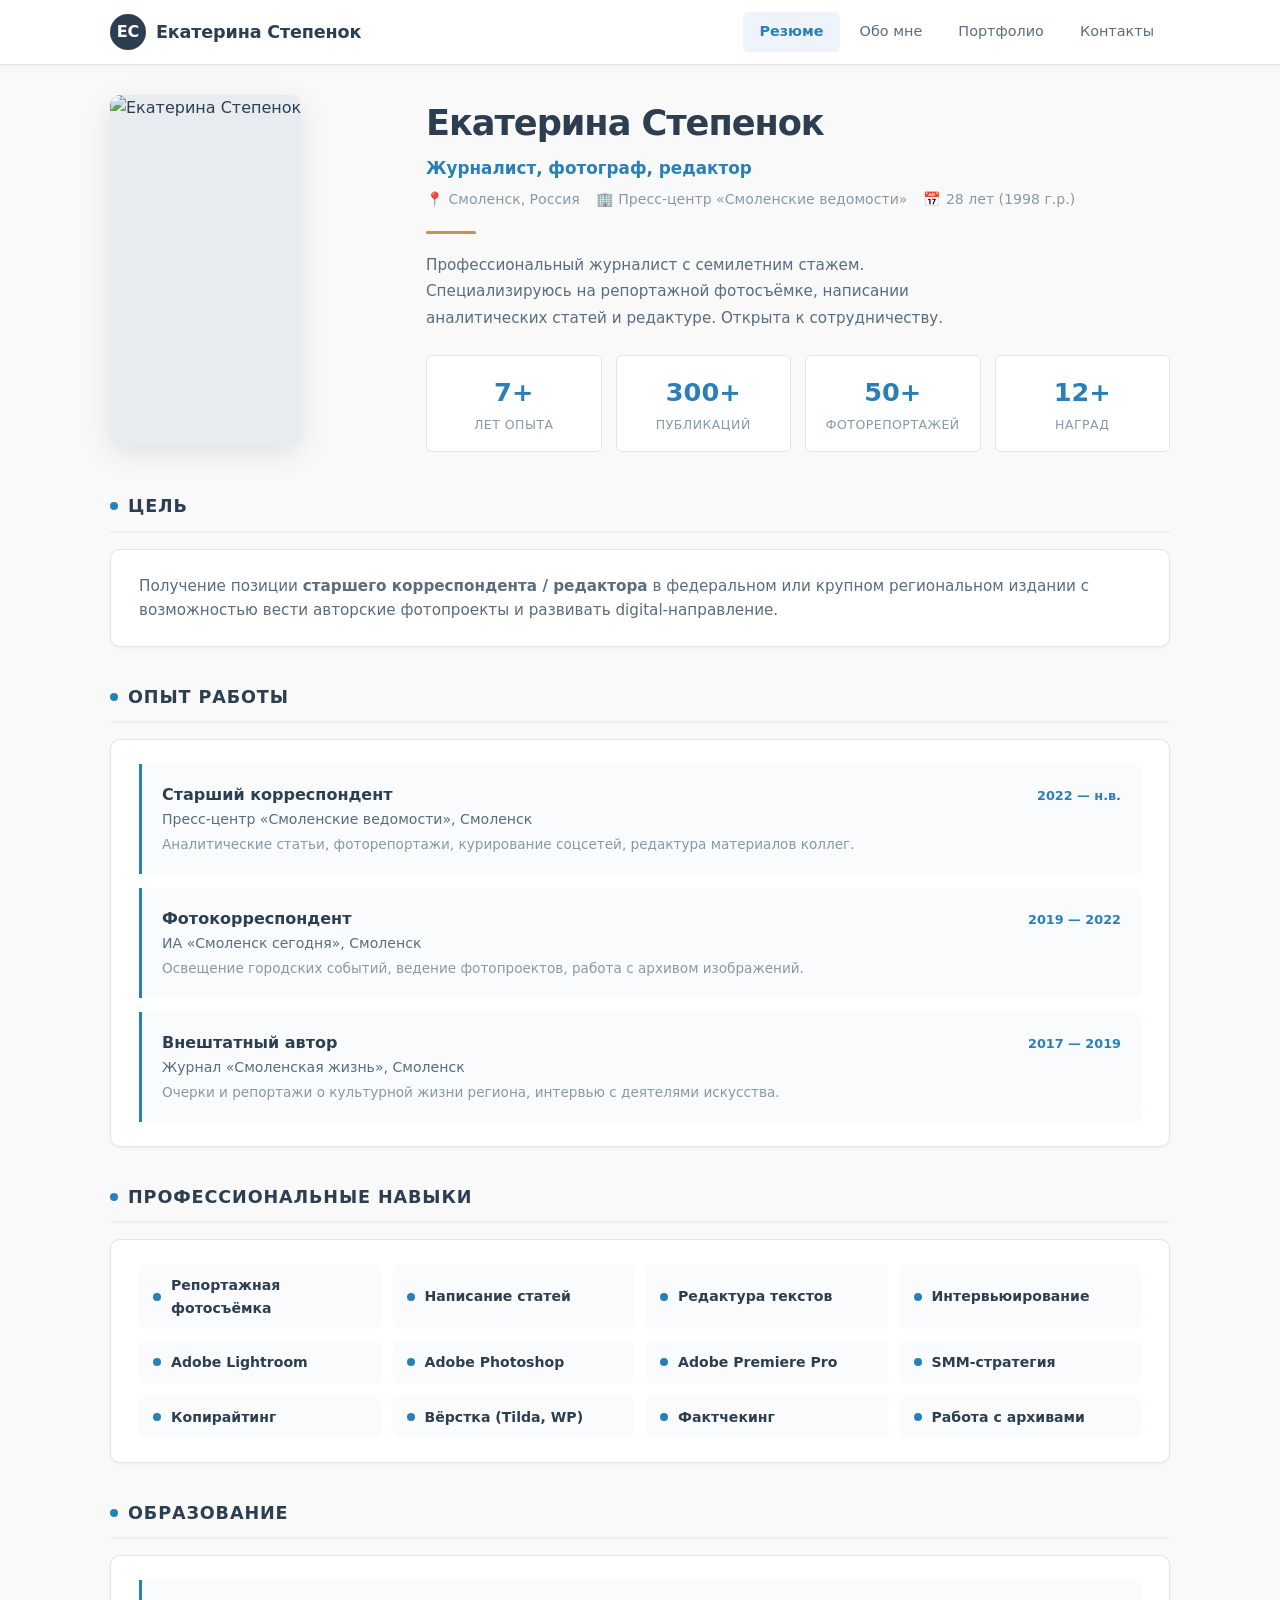
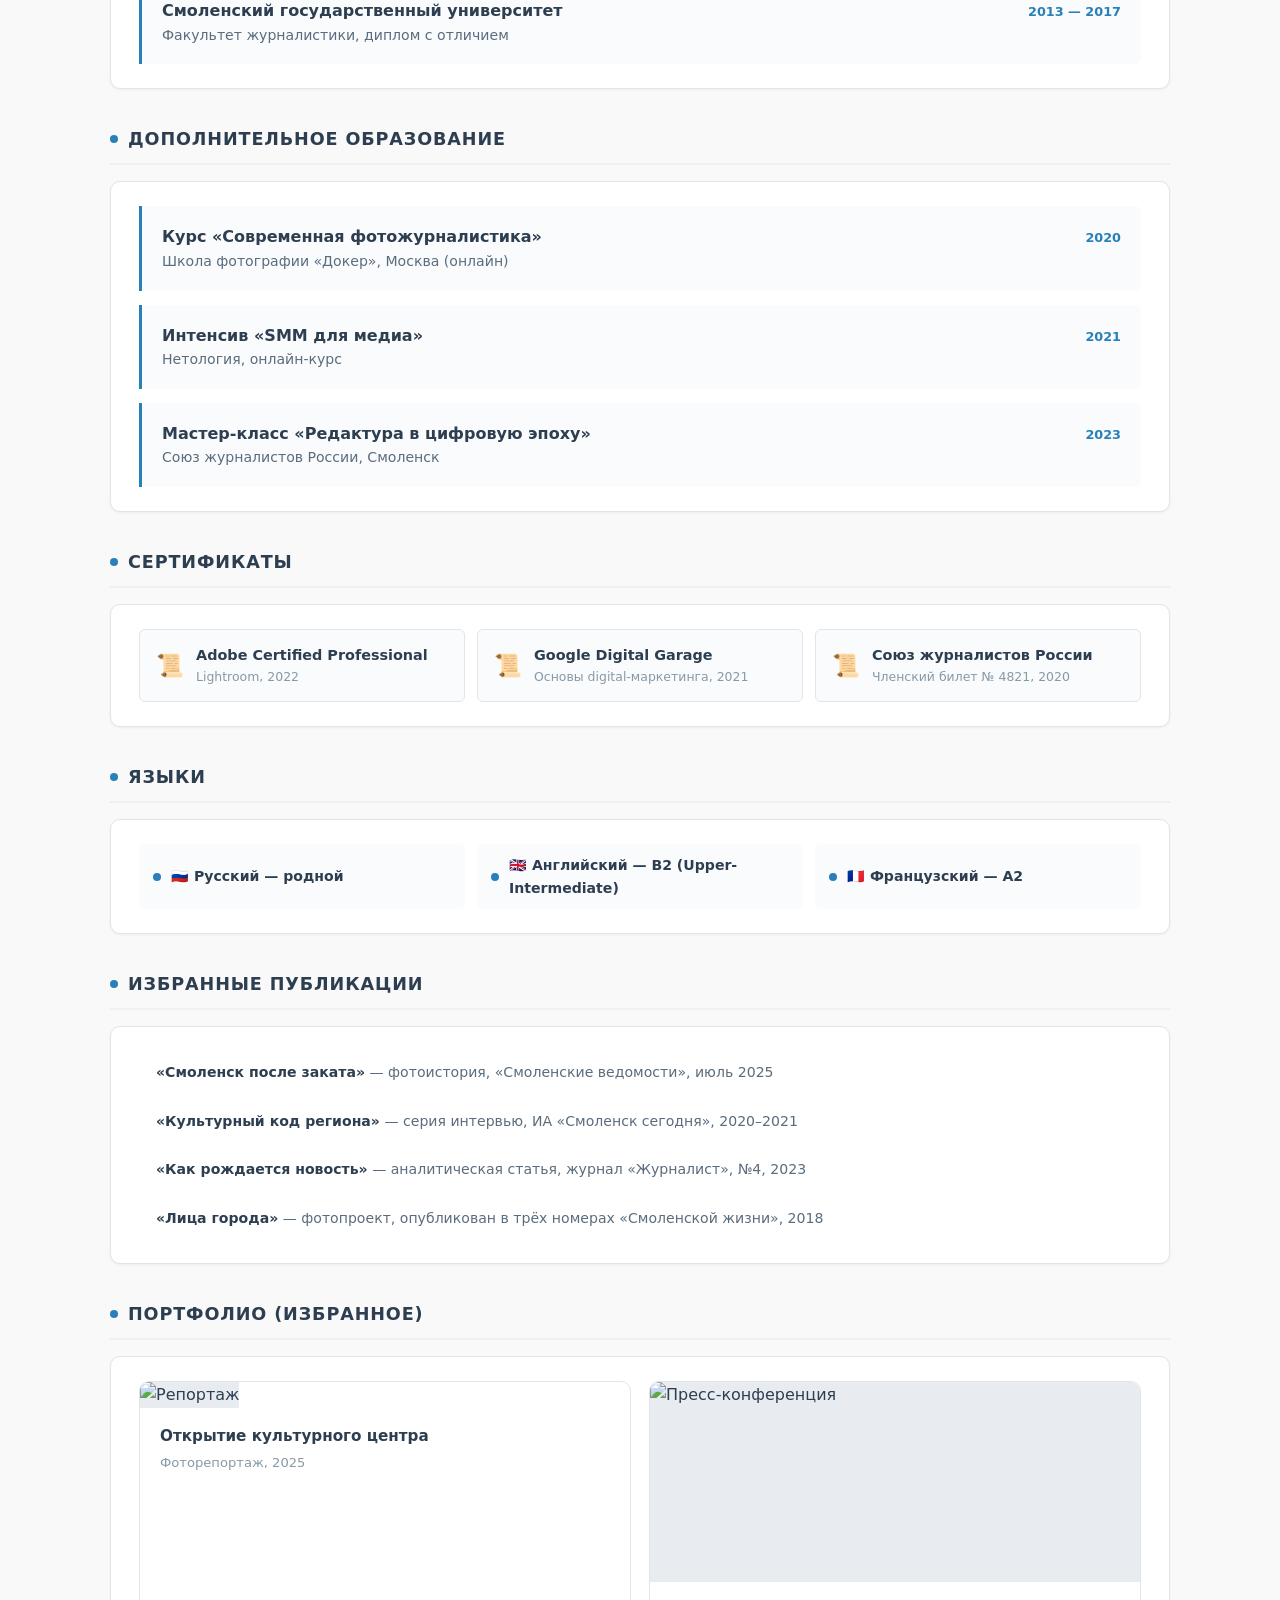
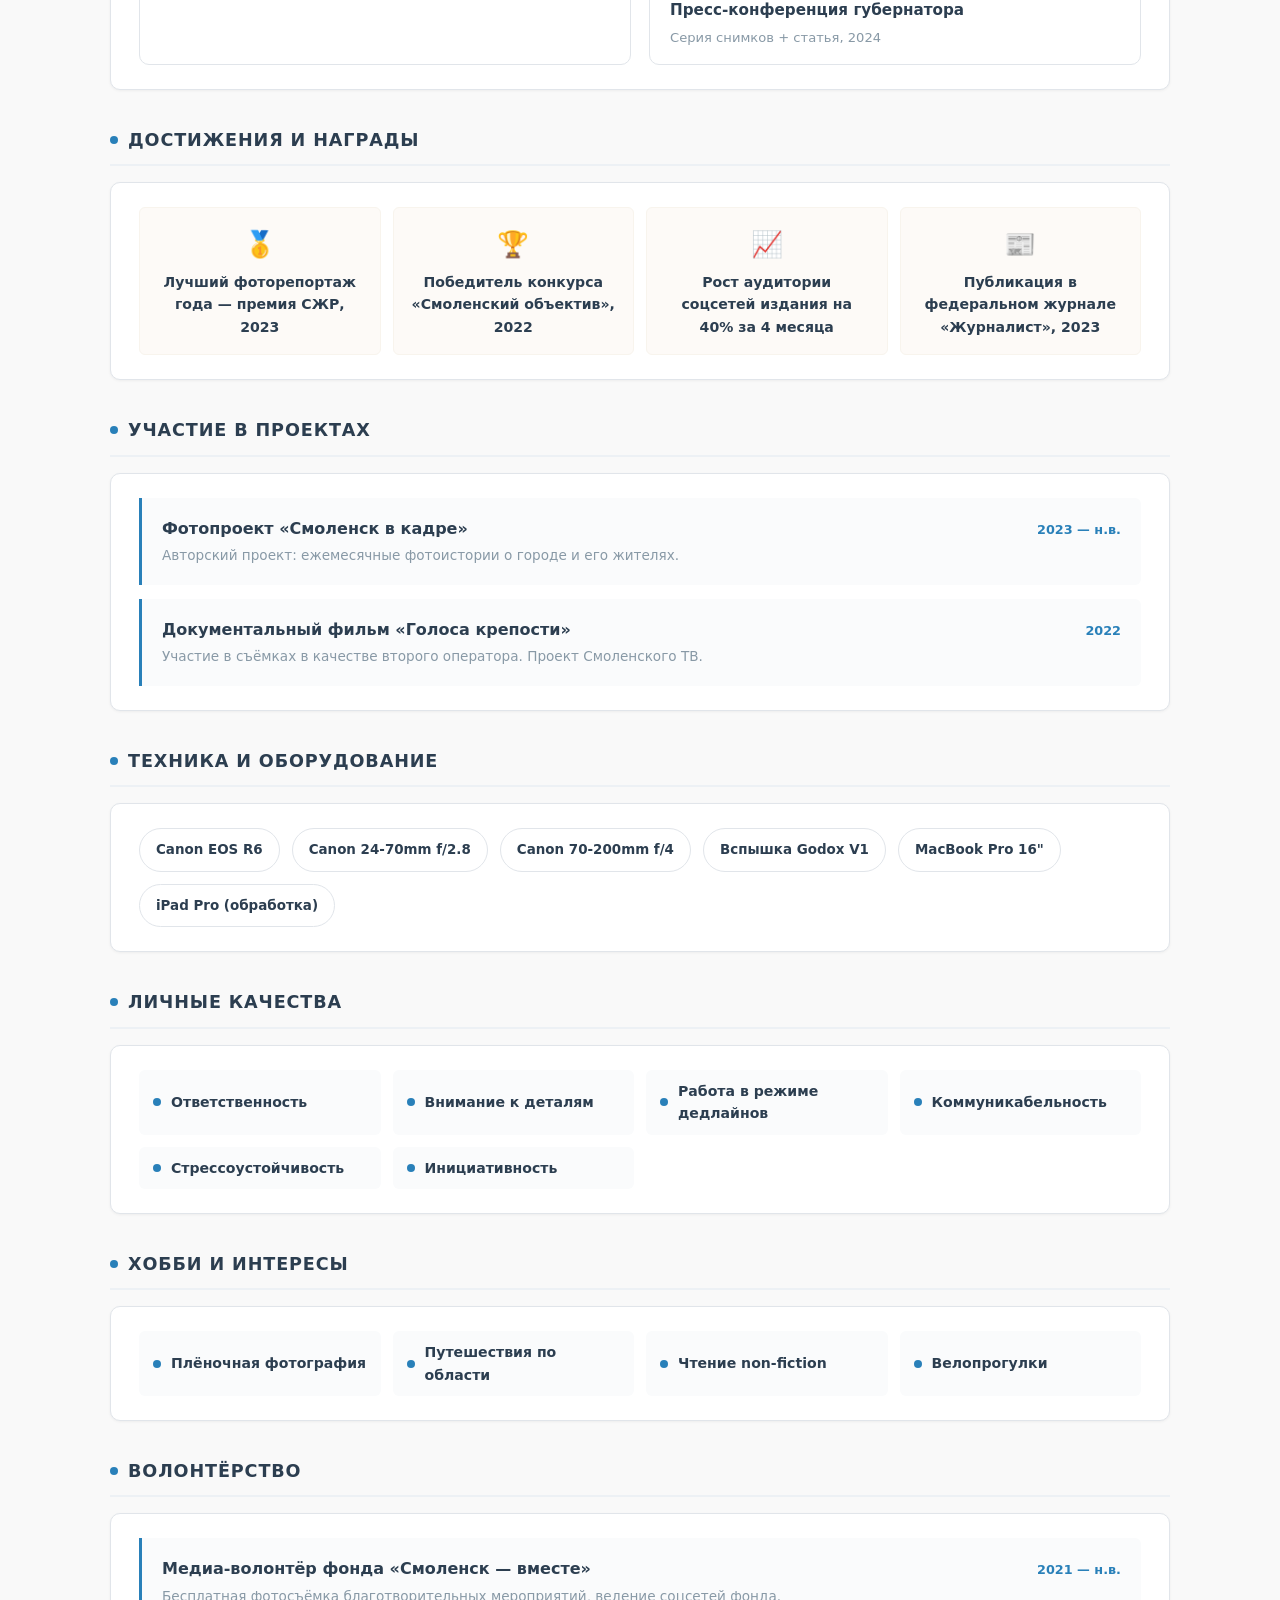
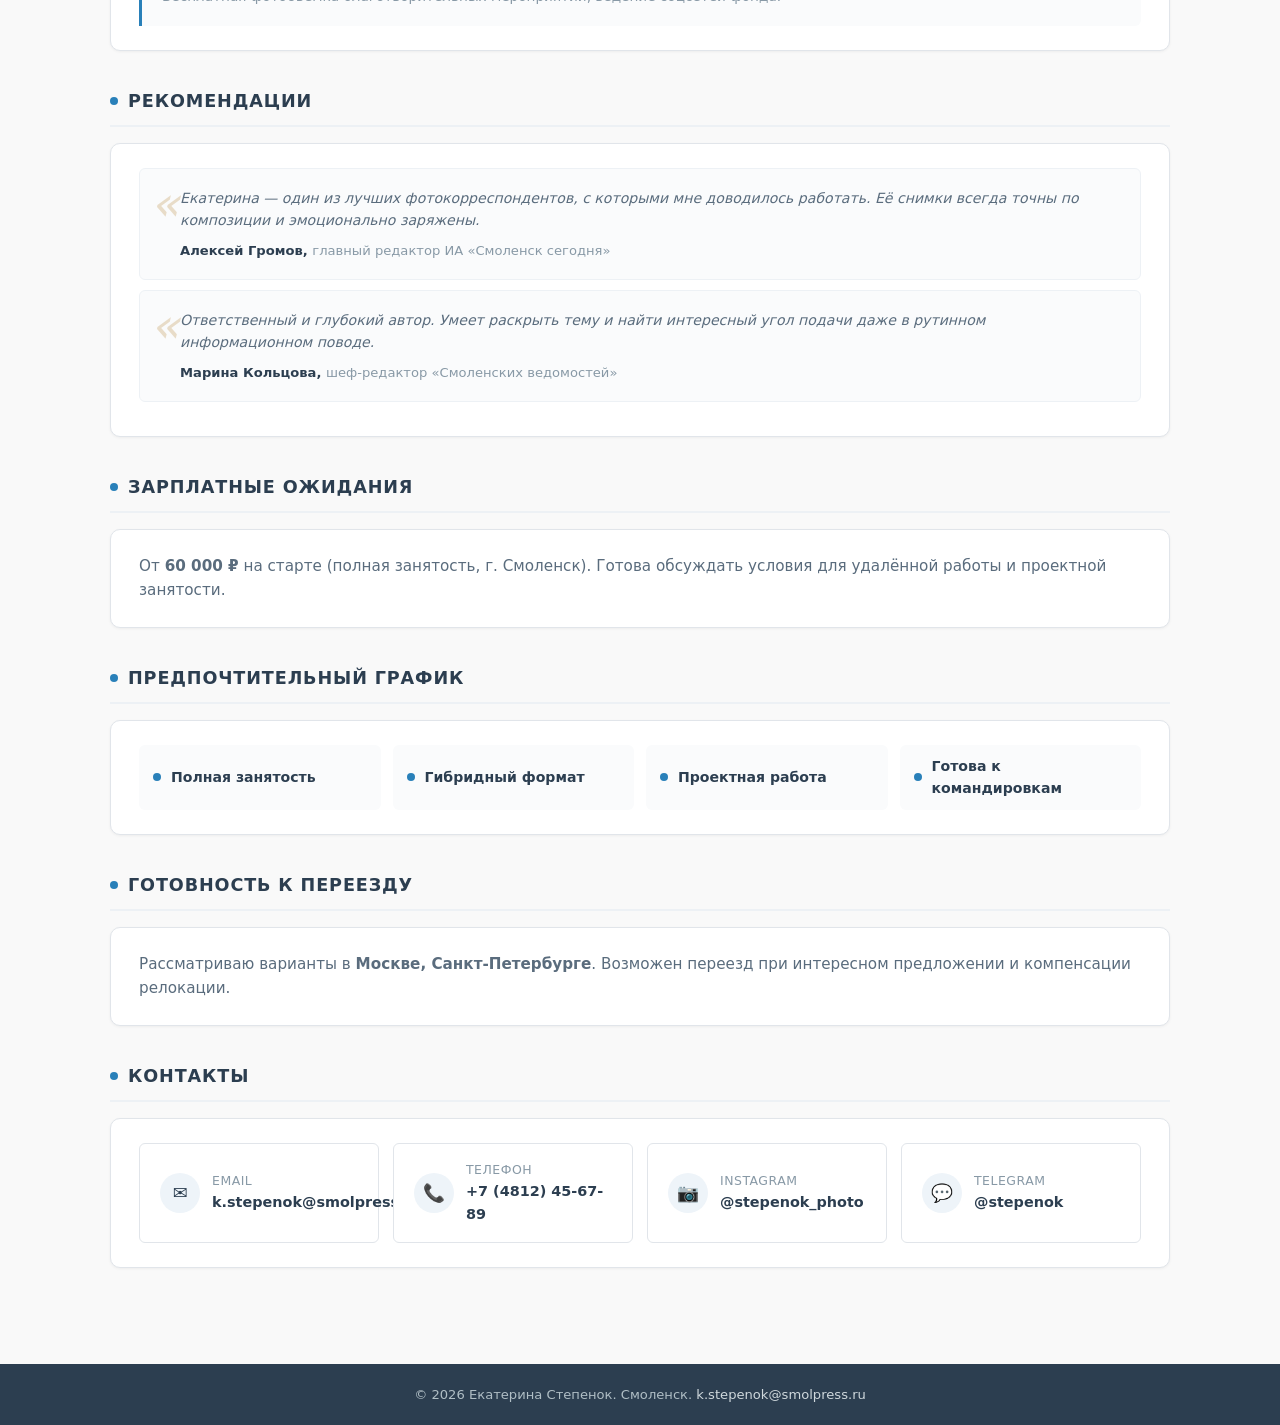
==== commit 0c7cce46: "Initial commit" ====
--- a/index.html
+++ b/index.html
@@ -3,802 +3,384 @@
 <head>
     <meta charset="UTF-8">
     <meta name="viewport" content="width=device-width, initial-scale=1.0">
-    <title>Екатерина Степенок — Портфолио</title>
-    <style>
-        :root {
-            --bg: #fefdfb;
-            --card: #ffffff;
-            --text: #1a1817;
-            --text-secondary: #5c5754;
-            --accent: #c75b4a;
-            --accent-soft: #f9e8e4;
-            --accent2: #8b5e55;
-            --gold: #bfa07a;
-            --gold-soft: #faf5ef;
-            --border: #e7e2dc;
-            --shadow-sm: 0 1px 3px rgba(0, 0, 0, 0.03);
-            --shadow: 0 4px 16px rgba(0, 0, 0, 0.05);
-            --shadow-lg: 0 12px 36px rgba(0, 0, 0, 0.09);
-            --radius-xl: 22px;
-            --radius-lg: 16px;
-            --radius-md: 12px;
-            --radius-sm: 8px;
-            --transition: 0.4s cubic-bezier(0.25, 0.8, 0.25, 1.2);
-            --font: 'Segoe UI', system-ui, -apple-system, sans-serif;
-        }
-
-        * {
-            margin: 0;
-            padding: 0;
-            box-sizing: border-box;
-        }
-        html {
-            scroll-behavior: smooth;
-        }
-
-        body {
-            font-family: var(--font);
-            background: #f7f4f1;
-            background-image:
-                radial-gradient(ellipse at 15% 10%, rgba(199, 91, 74, 0.04) 0%, transparent 55%),
-                radial-gradient(ellipse at 85% 85%, rgba(191, 160, 122, 0.05) 0%, transparent 55%),
-                radial-gradient(ellipse at 50% 50%, rgba(245, 242, 238, 0.9) 0%, transparent 70%);
-            background-attachment: fixed;
-            min-height: 100vh;
-            color: var(--text);
-            -webkit-font-smoothing: antialiased;
-            line-height: 1.5;
-            overflow-x: hidden;
-        }
-
-        /* ============ ANIMATED PARTICLES ============ */
-        .particles {
-            position: fixed;
-            inset: 0;
-            pointer-events: none;
-            z-index: 0;
-            overflow: hidden;
-        }
-        .particle {
-            position: absolute;
-            border-radius: 50%;
-            animation: floatUp linear infinite;
-            opacity: 0;
-        }
-        @keyframes floatUp {
-            0% {
-                transform: translateY(105vh) scale(0);
-                opacity: 0;
-            }
-            10% {
-                opacity: 0.5;
-            }
-            90% {
-                opacity: 0.4;
-            }
-            100% {
-                transform: translateY(-10vh) scale(1.2);
-                opacity: 0;
-            }
-        }
-
-        /* ============ MAIN LAYOUT ============ */
-        .main-container {
-            position: relative;
-            z-index: 1;
-            max-width: 780px;
-            margin: 0 auto;
-            padding: 24px 16px 48px;
-            display: flex;
-            flex-direction: column;
-            gap: 22px;
-        }
-
-        /* ============ CARD BASE ============ */
-        .card {
-            background: var(--card);
-            border-radius: var(--radius-xl);
-            padding: 30px 28px;
-            box-shadow: var(--shadow);
-            border: 1px solid var(--border);
-            transition: all var(--transition);
-            position: relative;
-            overflow: hidden;
-            animation: cardReveal 0.7s ease-out both;
-        }
-        .card:nth-child(1) {
-            animation-delay: 0s;
-        }
-        .card:nth-child(2) {
-            animation-delay: 0.1s;
-        }
-        .card:nth-child(3) {
-            animation-delay: 0.2s;
-        }
-        .card:nth-child(4) {
-            animation-delay: 0.3s;
-        }
-        .card:nth-child(5) {
-            animation-delay: 0.4s;
-        }
-        .card:nth-child(6) {
-            animation-delay: 0.5s;
-        }
-        @keyframes cardReveal {
-            from {
-                opacity: 0;
-                transform: translateY(28px);
-            }
-            to {
-                opacity: 1;
-                transform: translateY(0);
-            }
-        }
-        .card:hover {
-            box-shadow: var(--shadow-lg);
-            transform: translateY(-3px);
-            border-color: #d5ccc4;
-        }
-        .card::before {
-            content: '';
-            position: absolute;
-            top: 0;
-            left: 0;
-            right: 0;
-            height: 3px;
-            background: linear-gradient(90deg, var(--accent), var(--gold), transparent);
-            transform: scaleX(0);
-            transform-origin: left;
-            transition: transform 0.6s ease;
-        }
-        .card:hover::before {
-            transform: scaleX(1);
-        }
-
-        /* ============ HERO CARD ============ */
-        .hero-card {
-            display: flex;
-            gap: 26px;
-            align-items: center;
-            padding: 32px 28px;
-            flex-wrap: wrap;
-            justify-content: center;
-            text-align: center;
-        }
-        @media(min-width:600px) {
-            .hero-card {
-                text-align: left;
-                justify-content: flex-start;
-                flex-wrap: nowrap;
-            }
-        }
-        .hero-avatar-wrap {
-            position: relative;
-            flex-shrink: 0;
-        }
-        .hero-avatar {
-            width: 150px;
-            height: 150px;
-            border-radius: 50%;
-            object-fit: cover;
-            border: 4px solid #fff;
-            box-shadow: 0 6px 28px rgba(0, 0, 0, 0.1);
-            transition: all 0.5s cubic-bezier(0.34, 1.56, 0.64, 1);
-            background: #f0ebe4;
-            animation: avatarPulse 3s ease-in-out infinite;
-        }
-        @keyframes avatarPulse {
-            0%,
-            100% {
-                box-shadow: 0 6px 28px rgba(0, 0, 0, 0.1);
-            }
-            50% {
-                box-shadow: 0 6px 40px rgba(199, 91, 74, 0.25);
-            }
-        }
-        .hero-avatar:hover {
-            transform: scale(1.06) rotate(-2deg);
-            box-shadow: 0 14px 44px rgba(199, 91, 74, 0.3);
-            animation: none;
-        }
-        .hero-status-dot {
-            position: absolute;
-            bottom: 10px;
-            right: 10px;
-            width: 18px;
-            height: 18px;
-            background: #4caf84;
-            border-radius: 50%;
-            border: 3px solid #fff;
-            animation: statusBlink 2s ease-in-out infinite;
-            box-shadow: 0 0 0 0 rgba(76, 175, 132, 0.5);
-        }
-        @keyframes statusBlink {
-            0%,
-            100% {
-                box-shadow: 0 0 0 0 rgba(76, 175, 132, 0.5);
-            }
-            50% {
-                box-shadow: 0 0 0 12px rgba(76, 175, 132, 0);
-            }
-        }
-        .hero-info h1 {
-            font-size: 2rem;
-            font-weight: 700;
-            letter-spacing: -0.03em;
-            line-height: 1.15;
-            color: #1a1817;
-        }
-        .hero-info .hero-role {
-            font-size: 1rem;
-            font-weight: 600;
-            color: var(--accent);
-            margin: 4px 0;
-            letter-spacing: 0.02em;
-        }
-        .hero-info .hero-meta {
-            font-size: 0.85rem;
-            color: #999;
-            display: flex;
-            gap: 12px;
-            flex-wrap: wrap;
-            justify-content: center;
-        }
-        @media(min-width:600px) {
-            .hero-info .hero-meta {
-                justify-content: flex-start;
-            }
-        }
-        .hero-meta span {
-            display: flex;
-            align-items: center;
-            gap: 4px;
-        }
-
-        /* ============ SECTION HEADINGS ============ */
-        .section-head {
-            display: flex;
-            align-items: center;
-            gap: 10px;
-            margin-bottom: 16px;
-        }
-        .section-head .icon {
-            width: 36px;
-            height: 36px;
-            border-radius: 50%;
-            background: var(--accent-soft);
-            display: flex;
-            align-items: center;
-            justify-content: center;
-            font-size: 1rem;
-            flex-shrink: 0;
-            transition: all var(--transition);
-        }
-        .card:hover .section-head .icon {
-            background: var(--accent);
-            color: #fff;
-            transform: rotate(-5deg) scale(1.08);
-        }
-        .section-head h2 {
-            font-size: 1rem;
-            text-transform: uppercase;
-            letter-spacing: 0.07em;
-            font-weight: 700;
-            color: #3d3733;
-        }
-
-        /* ============ ABOUT TEXT ============ */
-        .about-text {
-            font-size: 1rem;
-            line-height: 1.7;
-            color: #4a4440;
-            padding-left: 18px;
-            border-left: 3px solid var(--accent-soft);
-            transition: border-color var(--transition);
-        }
-        .card:hover .about-text {
-            border-left-color: var(--accent);
-        }
-
-        /* ============ PHOTO RIBBON ============ */
-        .photo-ribbon {
-            display: flex;
-            gap: 14px;
-            overflow-x: auto;
-            padding-bottom: 8px;
-            scroll-snap-type: x mandatory;
-            -webkit-overflow-scrolling: touch;
-            cursor: grab;
-            scrollbar-width: thin;
-            scrollbar-color: #d5ccc4 transparent;
-        }
-        .photo-ribbon::-webkit-scrollbar {
-            height: 5px;
-        }
-        .photo-ribbon::-webkit-scrollbar-thumb {
-            background: #d5ccc4;
-            border-radius: 5px;
-        }
-        .photo-ribbon img {
-            height: 220px;
-            border-radius: var(--radius-lg);
-            scroll-snap-align: start;
-            flex-shrink: 0;
-            object-fit: cover;
-            box-shadow: var(--shadow-sm);
-            transition: all var(--transition);
-            cursor: pointer;
-            width: auto;
-            aspect-ratio: 4/3;
-            background: #f0ebe4;
-        }
-        .photo-ribbon img:hover {
-            transform: scale(1.04);
-            box-shadow: var(--shadow-lg);
-            z-index: 3;
-            position: relative;
-        }
-        @media(max-width:500px) {
-            .photo-ribbon img {
-                height: 170px;
-            }
-        }
-
-        /* ============ EXPERIENCE TIMELINE ============ */
-        .timeline {
-            position: relative;
-            padding-left: 26px;
-        }
-        .timeline::before {
-            content: '';
-            position: absolute;
-            left: 6px;
-            top: 4px;
-            bottom: 4px;
-            width: 2px;
-            background: linear-gradient(to bottom, var(--accent), var(--accent-soft), var(--gold-soft));
-            border-radius: 2px;
-        }
-        .tl-item {
-            position: relative;
-            margin-bottom: 18px;
-            padding-left: 18px;
-            transition: all var(--transition);
-            cursor: default;
-        }
-        .tl-item:last-child {
-            margin-bottom: 0;
-        }
-        .tl-item::before {
-            content: '';
-            position: absolute;
-            left: -24px;
-            top: 6px;
-            width: 14px;
-            height: 14px;
-            background: #fff;
-            border: 2px solid var(--accent);
-            border-radius: 50%;
-            z-index: 2;
-            transition: all var(--transition);
-        }
-        .tl-item:hover::before {
-            background: var(--accent);
-            box-shadow: 0 0 0 10px rgba(199, 91, 74, 0.12);
-            transform: scale(1.2);
-        }
-        .tl-item:hover {
-            transform: translateX(4px);
-        }
-        .tl-date {
-            font-size: 0.72rem;
-            font-weight: 700;
-            text-transform: uppercase;
-            letter-spacing: 0.06em;
-            color: var(--accent);
-            margin-bottom: 2px;
-        }
-        .tl-role {
-            font-weight: 700;
-            font-size: 0.95rem;
-            color: #1a1817;
-        }
-        .tl-org {
-            font-size: 0.83rem;
-            color: var(--text-secondary);
-            font-weight: 500;
-        }
-        .tl-note {
-            font-size: 0.78rem;
-            color: #999;
-            margin-top: 3px;
-            font-style: italic;
-        }
-
-        /* ============ SKILLS CLOUD ============ */
-        .skills-cloud {
-            display: flex;
-            flex-wrap: wrap;
-            gap: 10px;
-        }
-        .skill-chip {
-            padding: 8px 16px;
-            border-radius: 60px;
-            font-size: 0.82rem;
-            font-weight: 600;
-            cursor: default;
-            transition: all var(--transition);
-            background: #fdf6f4;
-            color: var(--accent2);
-            border: 1px solid transparent;
-            animation: chipPop 0.5s ease-out both;
-        }
-        .skill-chip:nth-child(1) {
-            animation-delay: 0s;
-        }
-        .skill-chip:nth-child(2) {
-            animation-delay: 0.05s;
-        }
-        .skill-chip:nth-child(3) {
-            animation-delay: 0.1s;
-        }
-        .skill-chip:nth-child(4) {
-            animation-delay: 0.15s;
-        }
-        .skill-chip:nth-child(5) {
-            animation-delay: 0.2s;
-        }
-        .skill-chip:nth-child(6) {
-            animation-delay: 0.25s;
-        }
-        .skill-chip:nth-child(7) {
-            animation-delay: 0.3s;
-        }
-        .skill-chip:nth-child(8) {
-            animation-delay: 0.35s;
-        }
-        @keyframes chipPop {
-            from {
-                opacity: 0;
-                transform: scale(0.7);
-            }
-            to {
-                opacity: 1;
-                transform: scale(1);
-            }
-        }
-        .skill-chip:hover {
-            background: var(--accent);
-            color: #fff;
-            border-color: var(--accent);
-            transform: translateY(-3px) scale(1.05);
-            box-shadow: 0 8px 20px rgba(199, 91, 74, 0.3);
-        }
-
-        /* ============ CONTACT ROW ============ */
-        .contact-row {
-            display: flex;
-            gap: 12px;
-            flex-wrap: wrap;
-            justify-content: center;
-        }
-        @media(min-width:500px) {
-            .contact-row {
-                justify-content: flex-start;
-            }
-        }
-        .contact-pill {
-            display: flex;
-            align-items: center;
-            gap: 8px;
-            padding: 10px 18px;
-            border-radius: 60px;
-            background: #fff;
-            border: 1px solid var(--border);
-            text-decoration: none;
-            color: var(--text);
-            font-weight: 600;
-            font-size: 0.85rem;
-            transition: all var(--transition);
-            box-shadow: var(--shadow-sm);
-        }
-        .contact-pill:hover {
-            border-color: var(--accent);
-            background: #fefaf9;
-            box-shadow: var(--shadow);
-            transform: translateY(-2px);
-        }
-        .contact-pill .pill-icon {
-            width: 28px;
-            height: 28px;
-            border-radius: 50%;
-            background: var(--accent-soft);
-            display: flex;
-            align-items: center;
-            justify-content: center;
-            font-size: 0.85rem;
-            transition: all var(--transition);
-            flex-shrink: 0;
-        }
-        .contact-pill:hover .pill-icon {
-            background: var(--accent);
-            color: #fff;
-            transform: scale(1.1);
-        }
-
-        /* ============ EDUCATION MINI CARD ============ */
-        .edu-row {
-            display: flex;
-            gap: 14px;
-            align-items: center;
-            flex-wrap: wrap;
-        }
-        .edu-icon {
-            width: 48px;
-            height: 48px;
-            border-radius: var(--radius-md);
-            background: var(--gold-soft);
-            display: flex;
-            align-items: center;
-            justify-content: center;
-            font-size: 1.3rem;
-            flex-shrink: 0;
-            transition: all var(--transition);
-        }
-        .card:hover .edu-icon {
-            background: var(--gold);
-            color: #fff;
-            transform: rotate(-3deg);
-        }
-        .edu-info h4 {
-            font-weight: 700;
-            font-size: 0.9rem;
-        }
-        .edu-info p {
-            font-size: 0.8rem;
-            color: var(--text-secondary);
-        }
-
-        /* ============ LANGUAGES ============ */
-        .lang-row {
-            display: flex;
-            gap: 16px;
-            flex-wrap: wrap;
-        }
-        .lang-badge {
-            padding: 8px 16px;
-            border-radius: var(--radius-sm);
-            font-weight: 700;
-            font-size: 0.8rem;
-            background: #fdfaf7;
-            border: 1px solid var(--border);
-            transition: all var(--transition);
-            cursor: default;
-            display: flex;
-            align-items: center;
-            gap: 6px;
-        }
-        .lang-badge:hover {
-            background: #fff;
-            border-color: var(--accent);
-            box-shadow: var(--shadow);
-            transform: translateY(-2px);
-        }
-        .lang-level {
-            font-weight: 400;
-            color: var(--accent);
-            font-size: 0.75rem;
-        }
-
-        /* ============ SCROLL-REVEAL (Intersection Observer fallback handled by animation) ============ */
-        @media(prefers-reduced-motion:reduce) {
-            *,
-            *::before,
-            *::after {
-                animation-duration: 0.01ms !important;
-                transition-duration: 0.01ms !important;
-            }
-        }
-    </style>
+    <meta name="description" content="Екатерина Степенок — журналист, фотограф, редактор. Полное резюме. Смоленск.">
+    <title>Екатерина Степенок — Резюме</title>
+    <link rel="stylesheet" href="css/style.css">
 </head>
 <body>
 
-    <!-- Animated particles -->
-    <div class="particles" id="particles" aria-hidden="true"></div>
-
-    <div class="main-container">
-
-        <!-- ============ HERO ============ -->
-        <section class="card hero-card" aria-label="Профиль">
-            <div class="hero-avatar-wrap">
-                <img class="hero-avatar"
+    <header class="header">
+        <div class="header__inner">
+            <a href="index.html" class="header__logo">
+                <span class="header__logo-icon">ЕС</span>
+                Екатерина Степенок
+            </a>
+            <button class="burger" aria-label="Меню">
+                <span></span><span></span><span></span>
+            </button>
+            <nav class="nav">
+                <a href="index.html" class="nav__link active">Резюме</a>
+                <a href="about.html" class="nav__link">Обо мне</a>
+                <a href="portfolio.html" class="nav__link">Портфолио</a>
+                <a href="contacts.html" class="nav__link">Контакты</a>
+            </nav>
+        </div>
+    </header>
+
+    <main class="main">
+
+        <!-- 1. ГЕРОЙ -->
+        <section class="hero">
+            <div class="hero__photo-wrap">
+                <img class="hero__photo"
                 src="https://smolgazeta.ru/fc-web/fc-files/2025/07/158894.jpg"
                 alt="Екатерина Степенок"
                 loading="eager"
-                onerror="this.src='data:image/svg+xml,%3Csvg xmlns=%22http://www.w3.org/2000/svg%22 width=%22150%22 height=%22150%22%3E%3Crect fill=%22%23f0ebe4%22 width=%22150%22 height=%22150%22/%3E%3Ctext x=%2250%25%22 y=%2250%25%22 text-anchor=%22middle%22 dy=%22.3em%22 fill=%22%23b8867c%22 font-size=%2224%22%3EЕС%3C/text%3E%3C/svg%3E'">
-                <div class="hero-status-dot" title="Открыта к предложениям"></div>
-            </div>
-            <div class="hero-info">
+                onerror="this.style.background='#e8ecf0'; this.style.minHeight='350px'">
+            </div>
+            <div class="hero__content">
                 <h1>Екатерина Степенок</h1>
-                <p class="hero-role">Журналист · Фотограф · Редактор</p>
-                <div class="hero-meta">
-                    <span>📍 Смоленск</span>
+                <p class="hero__subtitle">Журналист, фотограф, редактор</p>
+                <div class="hero__meta">
+                    <span>📍 Смоленск, Россия</span>
                     <span>🏢 Пресс-центр «Смоленские ведомости»</span>
-                    <span>⏳ 7 лет опыта</span>
-                </div>
-            </div>
-        </section>
-
-        <!-- ============ ABOUT ============ -->
-        <section class="card" aria-label="Обо мне">
-            <div class="section-head">
-                <span class="icon">💬</span>
-                <h2>Обо мне</h2>
-            </div>
-            <p class="about-text">
-                Работаю в пресс-центре Смоленска с 2018 года. Пишу о людях, городских событиях и культурных проектах.
-                Фотография для меня — способ рассказать историю без единого слова. Сотрудничаю с федеральными и
-                региональными изданиями, веду авторскую колонку о медиа и запустила собственный фотопроект
-                «Смоленск в кадре».
-            </p>
-        </section>
-
-        <!-- ============ PHOTO PORTFOLIO ============ -->
-        <section class="card" aria-label="Портфолио">
-            <div class="section-head">
-                <span class="icon">📸</span>
-                <h2>Избранные работы</h2>
-            </div>
-            <div class="photo-ribbon">
-                <img src="https://smolgazeta.ru/fc-web/fc-files/2025/07/158894.jpg"
-                alt="Репортаж Смоленск" loading="lazy"
-                onerror="this.style.background='#f0ebe4'; this.style.minWidth='200px'; this.style.height='220px'">
-                <img src="https://images.pexels.com/photos/2777898/pexels-photo-2777898.jpeg?auto=compress&cs=tinysrgb&w=400"
-                alt="Интервью с героем" loading="lazy"
-                onerror="this.style.background='#f0ebe4'; this.style.minWidth='200px'; this.style.height='220px'">
-                <img src="https://images.pexels.com/photos/1181690/pexels-photo-1181690.jpeg?auto=compress&cs=tinysrgb&w=400"
-                alt="Работа в пресс-центре" loading="lazy"
-                onerror="this.style.background='#f0ebe4'; this.style.minWidth='200px'; this.style.height='220px'">
-                <img src="https://images.pexels.com/photos/3184418/pexels-photo-3184418.jpeg?auto=compress&cs=tinysrgb&w=400"
-                alt="Пресс-конференция" loading="lazy"
-                onerror="this.style.background='#f0ebe4'; this.style.minWidth='200px'; this.style.height='220px'">
-                <img src="https://images.pexels.com/photos/3205729/pexels-photo-3205729.jpeg?auto=compress&cs=tinysrgb&w=400"
-                alt="Городской репортаж" loading="lazy"
-                onerror="this.style.background='#f0ebe4'; this.style.minWidth='200px'; this.style.height='220px'">
-            </div>
-        </section>
-
-        <!-- ============ EXPERIENCE ============ -->
-        <section class="card" aria-label="Опыт работы">
-            <div class="section-head">
-                <span class="icon">💼</span>
-                <h2>Опыт работы</h2>
-            </div>
-            <div class="timeline">
-                <div class="tl-item">
-                    <div class="tl-date">2022 — настоящее время</div>
-                    <div class="tl-role">Старший корреспондент</div>
-                    <div class="tl-org">Пресс-центр «Смоленские ведомости», Смоленск</div>
-                    <div class="tl-note">Пишу аналитические статьи, веду фоторепортажи, курирую соцсети</div>
-                </div>
-                <div class="tl-item">
-                    <div class="tl-date">2019 — 2022</div>
-                    <div class="tl-role">Фотокорреспондент</div>
-                    <div class="tl-org">Информагентство «Смоленск сегодня», Смоленск</div>
-                    <div class="tl-note">Освещала городские события, вела фотопроекты</div>
-                </div>
-                <div class="tl-item">
-                    <div class="tl-date">2017 — 2019</div>
-                    <div class="tl-role">Внештатный автор</div>
-                    <div class="tl-org">Журнал «Смоленская жизнь», Смоленск</div>
-                    <div class="tl-note">Публиковала очерки и репортажи о культурной жизни региона</div>
-                </div>
-            </div>
-        </section>
-
-        <!-- ============ SKILLS ============ -->
-        <section class="card" aria-label="Навыки">
-            <div class="section-head">
-                <span class="icon">🛠</span>
-                <h2>Ключевые навыки</h2>
-            </div>
-            <div class="skills-cloud">
-                <span class="skill-chip">Репортажная съёмка</span>
-                <span class="skill-chip">Интервью</span>
-                <span class="skill-chip">Adobe Lightroom</span>
-                <span class="skill-chip">Adobe Photoshop</span>
-                <span class="skill-chip">Копирайтинг</span>
-                <span class="skill-chip">Редактура</span>
-                <span class="skill-chip">SMM-стратегия</span>
-                <span class="skill-chip">Видеомонтаж</span>
-            </div>
-        </section>
-
-        <!-- ============ EDUCATION + LANGUAGES ============ -->
-        <section class="card" aria-label="Образование и языки">
-            <div class="section-head">
-                <span class="icon">🎓</span>
-                <h2>Образование</h2>
-            </div>
-            <div class="edu-row" style="margin-bottom:18px;">
-                <div class="edu-icon">🏛</div>
-                <div class="edu-info">
-                    <h4>Смоленский государственный университет</h4>
-                    <p>Факультет журналистики, 2017 · Диплом с отличием</p>
-                </div>
-            </div>
-            <div class="section-head" style="margin-top:6px;">
-                <span class="icon">🌐</span>
-                <h2>Языки</h2>
-            </div>
-            <div class="lang-row">
-                <span class="lang-badge">🇷🇺 Русский <span class="lang-level">— родной</span></span>
-                <span class="lang-badge">🇬🇧 Английский <span class="lang-level">— B2</span></span>
-                <span class="lang-badge">🇫🇷 Французский <span class="lang-level">— A2</span></span>
-            </div>
-        </section>
-
-        <!-- ============ CONTACTS ============ -->
-        <section class="card" aria-label="Контакты">
-            <div class="section-head">
-                <span class="icon">📬</span>
-                <h2>Связаться со мной</h2>
-            </div>
-            <div class="contact-row">
-                <a href="mailto:k.stepenok@smolpress.ru" class="contact-pill">
-                    <span class="pill-icon">✉</span> k.stepenok@smolpress.ru
-                </a>
-                <a href="tel:+74812456789" class="contact-pill">
-                    <span class="pill-icon">📞</span> +7 (4812) 45-67-89
-                </a>
-                <a href="#" class="contact-pill">
-                    <span class="pill-icon">📷</span> @stepenok_photo
-                </a>
-                <a href="#" class="contact-pill">
-                    <span class="pill-icon">💬</span> Telegram
-                </a>
-            </div>
-        </section>
-
-    </div>
-
-    <script>
-        (function() {
-            // Generate floating particles
-            const particlesContainer = document.getElementById('particles');
-            const colors = ['#c75b4a', '#bfa07a', '#d4a99a', '#e8c9b8', '#f0d5c4', '#d9b8a8'];
-            for (let i = 0; i < 35; i++) {
-                const particle = document.createElement('div');
-                particle.classList.add('particle');
-                const size = Math.random() * 14 + 4;
-                particle.style.width = size + 'px';
-                particle.style.height = size + 'px';
-                particle.style.left = Math.random() * 100 + '%';
-                particle.style.background = colors[Math.floor(Math.random() * colors.length)];
-                particle.style.animationDuration = Math.random() * 18 + 10 + 's';
-                particle.style.animationDelay = Math.random() * 16 + 's';
-                particlesContainer.appendChild(particle);
-            }
-
-            // Intersection Observer for skill chips re-animation
-            const observerOptions = { threshold: 0.3 };
-            const observer = new IntersectionObserver((entries) => {
-                entries.forEach(entry => {
-                    if (entry.isIntersecting) {
-                        const chips = entry.target.querySelectorAll('.skill-chip');
-                        chips.forEach((chip, idx) => {
-                            chip.style.animation = 'none';
-                            chip.offsetHeight;
-                            chip.style.animation = 'chipPop 0.5s ease-out both';
-                            chip.style.animationDelay = idx * 0.06 + 's';
-                        });
-                    }
-                });
-            }, observerOptions);
-
-            const skillsCard = document.querySelector('.skills-cloud')?.parentElement;
-            if (skillsCard) observer.observe(skillsCard);
-        })();
-    </script>
+                    <span>📅 28 лет (1998 г.р.)</span>
+                </div>
+                <div class="hero__divider"></div>
+                <p class="hero__text">
+                    Профессиональный журналист с семилетним стажем. Специализируюсь на репортажной
+                    фотосъёмке, написании аналитических статей и редактуре. Открыта к сотрудничеству.
+                </p>
+                <div class="quick-facts">
+                    <div class="quick-fact"><div class="quick-fact__num">7+</div><div class="quick-fact__label">Лет опыта</div></div>
+                    <div class="quick-fact"><div class="quick-fact__num">300+</div><div class="quick-fact__label">Публикаций</div></div>
+                    <div class="quick-fact"><div class="quick-fact__num">50+</div><div class="quick-fact__label">Фоторепортажей</div></div>
+                    <div class="quick-fact"><div class="quick-fact__num">12</div><div class="quick-fact__label">Наград</div></div>
+                </div>
+            </div>
+        </section>
+
+        <!-- 2. ЦЕЛЬ -->
+        <section class="section">
+            <h2 class="section__title"><span class="section__title-icon"></span> Цель</h2>
+            <div class="card">
+                <p style="font-size:0.95rem;color:var(--text-light);">
+                    Получение позиции <strong>старшего корреспондента / редактора</strong> в федеральном
+                    или крупном региональном издании с возможностью вести авторские фотопроекты
+                    и развивать digital-направление.
+                </p>
+            </div>
+        </section>
+
+        <!-- 3. ОПЫТ РАБОТЫ -->
+        <section class="section">
+            <h2 class="section__title"><span class="section__title-icon"></span> Опыт работы</h2>
+            <div class="card">
+                <div class="experience-list">
+                    <div class="exp-item">
+                        <div class="exp-item__header"><span class="exp-item__role">Старший корреспондент</span><span class="exp-item__date">2022 — н.в.</span></div>
+                        <div class="exp-item__company">Пресс-центр «Смоленские ведомости», Смоленск</div>
+                        <div class="exp-item__desc">Аналитические статьи, фоторепортажи, курирование соцсетей, редактура материалов коллег.</div>
+                    </div>
+                    <div class="exp-item">
+                        <div class="exp-item__header"><span class="exp-item__role">Фотокорреспондент</span><span class="exp-item__date">2019 — 2022</span></div>
+                        <div class="exp-item__company">ИА «Смоленск сегодня», Смоленск</div>
+                        <div class="exp-item__desc">Освещение городских событий, ведение фотопроектов, работа с архивом изображений.</div>
+                    </div>
+                    <div class="exp-item">
+                        <div class="exp-item__header"><span class="exp-item__role">Внештатный автор</span><span class="exp-item__date">2017 — 2019</span></div>
+                        <div class="exp-item__company">Журнал «Смоленская жизнь», Смоленск</div>
+                        <div class="exp-item__desc">Очерки и репортажи о культурной жизни региона, интервью с деятелями искусства.</div>
+                    </div>
+                </div>
+            </div>
+        </section>
+
+        <!-- 4. ПРОФЕССИОНАЛЬНЫЕ НАВЫКИ -->
+        <section class="section">
+            <h2 class="section__title"><span class="section__title-icon"></span> Профессиональные навыки</h2>
+            <div class="card">
+                <div class="skills-grid">
+                    <div class="skill-item"><span class="skill-item__dot"></span> Репортажная фотосъёмка</div>
+                    <div class="skill-item"><span class="skill-item__dot"></span> Написание статей</div>
+                    <div class="skill-item"><span class="skill-item__dot"></span> Редактура текстов</div>
+                    <div class="skill-item"><span class="skill-item__dot"></span> Интервьюирование</div>
+                    <div class="skill-item"><span class="skill-item__dot"></span> Adobe Lightroom</div>
+                    <div class="skill-item"><span class="skill-item__dot"></span> Adobe Photoshop</div>
+                    <div class="skill-item"><span class="skill-item__dot"></span> Adobe Premiere Pro</div>
+                    <div class="skill-item"><span class="skill-item__dot"></span> SMM-стратегия</div>
+                    <div class="skill-item"><span class="skill-item__dot"></span> Копирайтинг</div>
+                    <div class="skill-item"><span class="skill-item__dot"></span> Вёрстка (Tilda, WP)</div>
+                    <div class="skill-item"><span class="skill-item__dot"></span> Фактчекинг</div>
+                    <div class="skill-item"><span class="skill-item__dot"></span> Работа с архивами</div>
+                </div>
+            </div>
+        </section>
+
+        <!-- 5. ОБРАЗОВАНИЕ -->
+        <section class="section">
+            <h2 class="section__title"><span class="section__title-icon"></span> Образование</h2>
+            <div class="card">
+                <div class="experience-list">
+                    <div class="exp-item">
+                        <div class="exp-item__header"><span class="exp-item__role">Смоленский государственный университет</span><span class="exp-item__date">2013 — 2017</span></div>
+                        <div class="exp-item__company">Факультет журналистики, диплом с отличием</div>
+                    </div>
+                </div>
+            </div>
+        </section>
+
+        <!-- 6. ДОПОЛНИТЕЛЬНОЕ ОБРАЗОВАНИЕ -->
+        <section class="section">
+            <h2 class="section__title"><span class="section__title-icon"></span> Дополнительное образование</h2>
+            <div class="card">
+                <div class="experience-list">
+                    <div class="exp-item">
+                        <div class="exp-item__header"><span class="exp-item__role">Курс «Современная фотожурналистика»</span><span class="exp-item__date">2020</span></div>
+                        <div class="exp-item__company">Школа фотографии «Докер», Москва (онлайн)</div>
+                    </div>
+                    <div class="exp-item">
+                        <div class="exp-item__header"><span class="exp-item__role">Интенсив «SMM для медиа»</span><span class="exp-item__date">2021</span></div>
+                        <div class="exp-item__company">Нетология, онлайн-курс</div>
+                    </div>
+                    <div class="exp-item">
+                        <div class="exp-item__header"><span class="exp-item__role">Мастер-класс «Редактура в цифровую эпоху»</span><span class="exp-item__date">2023</span></div>
+                        <div class="exp-item__company">Союз журналистов России, Смоленск</div>
+                    </div>
+                </div>
+            </div>
+        </section>
+
+        <!-- 7. СЕРТИФИКАТЫ -->
+        <section class="section">
+            <h2 class="section__title"><span class="section__title-icon"></span> Сертификаты</h2>
+            <div class="card">
+                <div class="cert-list">
+                    <div class="cert-item">
+                        <span class="cert-item__icon">📜</span>
+                        <div class="cert-item__info"><h4>Adobe Certified Professional</h4><p>Lightroom, 2022</p></div>
+                    </div>
+                    <div class="cert-item">
+                        <span class="cert-item__icon">📜</span>
+                        <div class="cert-item__info"><h4>Google Digital Garage</h4><p>Основы digital-маркетинга, 2021</p></div>
+                    </div>
+                    <div class="cert-item">
+                        <span class="cert-item__icon">📜</span>
+                        <div class="cert-item__info"><h4>Союз журналистов России</h4><p>Членский билет № 4821, 2020</p></div>
+                    </div>
+                </div>
+            </div>
+        </section>
+
+        <!-- 8. ЯЗЫКИ -->
+        <section class="section">
+            <h2 class="section__title"><span class="section__title-icon"></span> Языки</h2>
+            <div class="card">
+                <div class="skills-grid">
+                    <div class="skill-item"><span class="skill-item__dot"></span> 🇷🇺 Русский — родной</div>
+                    <div class="skill-item"><span class="skill-item__dot"></span> 🇬🇧 Английский — B2 (Upper-Intermediate)</div>
+                    <div class="skill-item"><span class="skill-item__dot"></span> 🇫🇷 Французский — A2</div>
+                </div>
+            </div>
+        </section>
+
+        <!-- 9. ПУБЛИКАЦИИ -->
+        <section class="section">
+            <h2 class="section__title"><span class="section__title-icon"></span> Избранные публикации</h2>
+            <div class="card">
+                <div class="publications-list">
+                    <div class="pub-item"><strong>«Смоленск после заката»</strong> — фотоистория, «Смоленские ведомости», июль 2025</div>
+                    <div class="pub-item"><strong>«Культурный код региона»</strong> — серия интервью, ИА «Смоленск сегодня», 2020–2021</div>
+                    <div class="pub-item"><strong>«Как рождается новость»</strong> — аналитическая статья, журнал «Журналист», №4, 2023</div>
+                    <div class="pub-item"><strong>«Лица города»</strong> — фотопроект, опубликован в трёх номерах «Смоленской жизни», 2018</div>
+                </div>
+            </div>
+        </section>
+
+        <!-- 10. ПОРТФОЛИО (кратко) -->
+        <section class="section">
+            <h2 class="section__title"><span class="section__title-icon"></span> Портфолио (избранное)</h2>
+            <div class="card">
+                <div class="portfolio-grid">
+                    <article class="portfolio-card">
+                        <img class="portfolio-card__img" src="https://smolgazeta.ru/fc-web/fc-files/2025/07/158894.jpg" alt="Репортаж" loading="lazy" onerror="this.style.background='#e8ecf0';">
+                        <div class="portfolio-card__body"><h3 class="portfolio-card__title">Открытие культурного центра</h3><p class="portfolio-card__desc">Фоторепортаж, 2025</p></div>
+                    </article>
+                    <article class="portfolio-card">
+                        <img class="portfolio-card__img" src="https://images.pexels.com/photos/3184418/pexels-photo-3184418.jpeg?auto=compress&cs=tinysrgb&w=600" alt="Пресс-конференция" loading="lazy" onerror="this.style.background='#e8ecf0';">
+                        <div class="portfolio-card__body"><h3 class="portfolio-card__title">Пресс-конференция губернатора</h3><p class="portfolio-card__desc">Серия снимков + статья, 2024</p></div>
+                    </article>
+                </div>
+            </div>
+        </section>
+
+        <!-- 11. ПРОФЕССИОНАЛЬНЫЕ ДОСТИЖЕНИЯ -->
+        <section class="section">
+            <h2 class="section__title"><span class="section__title-icon"></span> Достижения и награды</h2>
+            <div class="card">
+                <div class="achievements-grid">
+                    <div class="achievement-card"><div class="achievement-card__icon">🥇</div><div class="achievement-card__text">Лучший фоторепортаж года — премия СЖР, 2023</div></div>
+                    <div class="achievement-card"><div class="achievement-card__icon">🏆</div><div class="achievement-card__text">Победитель конкурса «Смоленский объектив», 2022</div></div>
+                    <div class="achievement-card"><div class="achievement-card__icon">📈</div><div class="achievement-card__text">Рост аудитории соцсетей издания на 40% за 4 месяца</div></div>
+                    <div class="achievement-card"><div class="achievement-card__icon">📰</div><div class="achievement-card__text">Публикация в федеральном журнале «Журналист», 2023</div></div>
+                </div>
+            </div>
+        </section>
+
+        <!-- 12. УЧАСТИЕ В ПРОЕКТАХ -->
+        <section class="section">
+            <h2 class="section__title"><span class="section__title-icon"></span> Участие в проектах</h2>
+            <div class="card">
+                <div class="experience-list">
+                    <div class="exp-item">
+                        <div class="exp-item__header"><span class="exp-item__role">Фотопроект «Смоленск в кадре»</span><span class="exp-item__date">2023 — н.в.</span></div>
+                        <div class="exp-item__desc">Авторский проект: ежемесячные фотоистории о городе и его жителях.</div>
+                    </div>
+                    <div class="exp-item">
+                        <div class="exp-item__header"><span class="exp-item__role">Документальный фильм «Голоса крепости»</span><span class="exp-item__date">2022</span></div>
+                        <div class="exp-item__desc">Участие в съёмках в качестве второго оператора. Проект Смоленского ТВ.</div>
+                    </div>
+                </div>
+            </div>
+        </section>
+
+        <!-- 13. ТЕХНИКА -->
+        <section class="section">
+            <h2 class="section__title"><span class="section__title-icon"></span> Техника и оборудование</h2>
+            <div class="card">
+                <div class="equipment-list">
+                    <span class="equipment-item">Canon EOS R6</span>
+                    <span class="equipment-item">Canon 24-70mm f/2.8</span>
+                    <span class="equipment-item">Canon 70-200mm f/4</span>
+                    <span class="equipment-item">Вспышка Godox V1</span>
+                    <span class="equipment-item">MacBook Pro 16"</span>
+                    <span class="equipment-item">iPad Pro (обработка)</span>
+                </div>
+            </div>
+        </section>
+
+        <!-- 14. ЛИЧНЫЕ КАЧЕСТВА -->
+        <section class="section">
+            <h2 class="section__title"><span class="section__title-icon"></span> Личные качества</h2>
+            <div class="card">
+                <div class="skills-grid">
+                    <div class="skill-item"><span class="skill-item__dot"></span> Ответственность</div>
+                    <div class="skill-item"><span class="skill-item__dot"></span> Внимание к деталям</div>
+                    <div class="skill-item"><span class="skill-item__dot"></span> Работа в режиме дедлайнов</div>
+                    <div class="skill-item"><span class="skill-item__dot"></span> Коммуникабельность</div>
+                    <div class="skill-item"><span class="skill-item__dot"></span> Стрессоустойчивость</div>
+                    <div class="skill-item"><span class="skill-item__dot"></span> Инициативность</div>
+                </div>
+            </div>
+        </section>
+
+        <!-- 15. ХОББИ -->
+        <section class="section">
+            <h2 class="section__title"><span class="section__title-icon"></span> Хобби и интересы</h2>
+            <div class="card">
+                <div class="skills-grid">
+                    <div class="skill-item"><span class="skill-item__dot"></span> Плёночная фотография</div>
+                    <div class="skill-item"><span class="skill-item__dot"></span> Путешествия по области</div>
+                    <div class="skill-item"><span class="skill-item__dot"></span> Чтение non-fiction</div>
+                    <div class="skill-item"><span class="skill-item__dot"></span> Велопрогулки</div>
+                </div>
+            </div>
+        </section>
+
+        <!-- 16. ВОЛОНТЁРСТВО -->
+        <section class="section">
+            <h2 class="section__title"><span class="section__title-icon"></span> Волонтёрство</h2>
+            <div class="card">
+                <div class="experience-list">
+                    <div class="exp-item">
+                        <div class="exp-item__header"><span class="exp-item__role">Медиа-волонтёр фонда «Смоленск — вместе»</span><span class="exp-item__date">2021 — н.в.</span></div>
+                        <div class="exp-item__desc">Бесплатная фотосъёмка благотворительных мероприятий, ведение соцсетей фонда.</div>
+                    </div>
+                </div>
+            </div>
+        </section>
+
+        <!-- 17. РЕКОМЕНДАЦИИ -->
+        <section class="section">
+            <h2 class="section__title"><span class="section__title-icon"></span> Рекомендации</h2>
+            <div class="card">
+                <div class="recommendation-card">
+                    <p class="recommendation-card__text">Екатерина — один из лучших фотокорреспондентов, с которыми мне доводилось работать. Её снимки всегда точны по композиции и эмоционально заряжены.</p>
+                    <p class="recommendation-card__author">Алексей Громов, <span>главный редактор ИА «Смоленск сегодня»</span></p>
+                </div>
+                <div class="recommendation-card">
+                    <p class="recommendation-card__text">Ответственный и глубокий автор. Умеет раскрыть тему и найти интересный угол подачи даже в рутинном информационном поводе.</p>
+                    <p class="recommendation-card__author">Марина Кольцова, <span>шеф-редактор «Смоленских ведомостей»</span></p>
+                </div>
+            </div>
+        </section>
+
+        <!-- 18. ЗАРПЛАТНЫЕ ОЖИДАНИЯ -->
+        <section class="section">
+            <h2 class="section__title"><span class="section__title-icon"></span> Зарплатные ожидания</h2>
+            <div class="card">
+                <p style="font-size:0.95rem;color:var(--text-light);">
+                    От <strong>60 000 ₽</strong> на старте (полная занятость, г. Смоленск). Готова обсуждать условия
+                    для удалённой работы и проектной занятости.
+                </p>
+            </div>
+        </section>
+
+        <!-- 19. ГРАФИК РАБОТЫ -->
+        <section class="section">
+            <h2 class="section__title"><span class="section__title-icon"></span> Предпочтительный график</h2>
+            <div class="card">
+                <div class="skills-grid">
+                    <div class="skill-item"><span class="skill-item__dot"></span> Полная занятость</div>
+                    <div class="skill-item"><span class="skill-item__dot"></span> Гибридный формат</div>
+                    <div class="skill-item"><span class="skill-item__dot"></span> Проектная работа</div>
+                    <div class="skill-item"><span class="skill-item__dot"></span> Готова к командировкам</div>
+                </div>
+            </div>
+        </section>
+
+        <!-- 20. ГОТОВНОСТЬ К ПЕРЕЕЗДУ -->
+        <section class="section">
+            <h2 class="section__title"><span class="section__title-icon"></span> Готовность к переезду</h2>
+            <div class="card">
+                <p style="font-size:0.95rem;color:var(--text-light);">
+                    Рассматриваю варианты в <strong>Москве, Санкт-Петербурге</strong>. Возможен переезд
+                    при интересном предложении и компенсации релокации.
+                </p>
+            </div>
+        </section>
+
+        <!-- 21. КОНТАКТЫ -->
+        <section class="section">
+            <h2 class="section__title"><span class="section__title-icon"></span> Контакты</h2>
+            <div class="card">
+                <div class="contacts-grid">
+                    <a href="mailto:k.stepenok@smolpress.ru" class="contact-card">
+                        <span class="contact-card__icon">✉</span>
+                        <div><div class="contact-card__label">Email</div><div class="contact-card__value">k.stepenok@smolpress.ru</div></div>
+                    </a>
+                    <a href="tel:+74812456789" class="contact-card">
+                        <span class="contact-card__icon">📞</span>
+                        <div><div class="contact-card__label">Телефон</div><div class="contact-card__value">+7 (4812) 45-67-89</div></div>
+                    </a>
+                    <a href="#" class="contact-card">
+                        <span class="contact-card__icon">📷</span>
+                        <div><div class="contact-card__label">Instagram</div><div class="contact-card__value">@stepenok_photo</div></div>
+                    </a>
+                    <a href="#" class="contact-card">
+                        <span class="contact-card__icon">💬</span>
+                        <div><div class="contact-card__label">Telegram</div><div class="contact-card__value">@stepenok</div></div>
+                    </a>
+                </div>
+            </div>
+        </section>
+
+    </main>
+
+    <footer class="footer">
+        <p>© 2026 Екатерина Степенок. Смоленск. <a href="mailto:k.stepenok@smolpress.ru">k.stepenok@smolpress.ru</a></p>
+    </footer>
+
+    <script src="js/main.js"></script>
 </body>
 </html>
--- a/css/style.css
+++ b/css/style.css
@@ -0,0 +1,708 @@
+/* ============================================================
+   Резюме Екатерины Степенок — Корпоративный стиль
+   ============================================================ */
+
+:root {
+    /* Цвета */
+    --primary: #2c3e50;
+    --primary-light: #34495e;
+    --accent: #2980b9;
+    --accent-hover: #1a6a9f;
+    --gold: #c09550;
+    --gold-light: #f8f4ed;
+    --bg: #f9f9f9;
+    --white: #ffffff;
+    --text: #2c3e50;
+    --text-light: #5a6c7d;
+    --text-muted: #8899a6;
+    --border: #e1e5ea;
+    --border-light: #edf1f5;
+    --success: #27ae60;
+    --shadow-sm: 0 1px 3px rgba(0, 0, 0, 0.05);
+    --shadow: 0 2px 8px rgba(0, 0, 0, 0.07);
+    --shadow-lg: 0 8px 30px rgba(0, 0, 0, 0.1);
+    --radius: 6px;
+    --radius-lg: 10px;
+    --transition: 0.25s ease;
+    --font: 'Segoe UI', system-ui, -apple-system, sans-serif;
+    --max-width: 1100px;
+}
+
+/* Сброс */
+*,
+*::before,
+*::after {
+    margin: 0;
+    padding: 0;
+    box-sizing: border-box;
+}
+
+html {
+    scroll-behavior: smooth;
+}
+
+body {
+    font-family: var(--font);
+    background: var(--bg);
+    color: var(--text);
+    line-height: 1.6;
+    -webkit-font-smoothing: antialiased;
+    min-height: 100vh;
+    display: flex;
+    flex-direction: column;
+}
+
+/* ==================== ШАПКА ==================== */
+.header {
+    background: var(--white);
+    border-bottom: 1px solid var(--border);
+    position: sticky;
+    top: 0;
+    z-index: 100;
+    box-shadow: var(--shadow-sm);
+}
+
+.header__inner {
+    max-width: var(--max-width);
+    margin: 0 auto;
+    padding: 0 20px;
+    display: flex;
+    align-items: center;
+    justify-content: space-between;
+    height: 64px;
+}
+
+.header__logo {
+    display: flex;
+    align-items: center;
+    gap: 10px;
+    text-decoration: none;
+    color: var(--primary);
+    font-weight: 700;
+    font-size: 1.1rem;
+    letter-spacing: -0.01em;
+}
+
+.header__logo-icon {
+    width: 36px;
+    height: 36px;
+    background: var(--primary);
+    color: #fff;
+    border-radius: 50%;
+    display: flex;
+    align-items: center;
+    justify-content: center;
+    font-size: 1rem;
+    font-weight: 700;
+    flex-shrink: 0;
+}
+
+/* Навигация */
+.nav {
+    display: flex;
+    gap: 4px;
+}
+
+.nav__link {
+    padding: 8px 16px;
+    text-decoration: none;
+    color: var(--text-light);
+    font-weight: 500;
+    font-size: 0.9rem;
+    border-radius: var(--radius);
+    transition: all var(--transition);
+}
+
+.nav__link:hover {
+    color: var(--accent);
+    background: #f5f8fb;
+}
+
+.nav__link.active {
+    color: var(--accent);
+    background: #eef4f9;
+    font-weight: 600;
+}
+
+/* Бургер */
+.burger {
+    display: none;
+    flex-direction: column;
+    gap: 5px;
+    cursor: pointer;
+    padding: 4px;
+    background: none;
+    border: none;
+}
+
+.burger span {
+    width: 24px;
+    height: 2px;
+    background: var(--primary);
+    border-radius: 2px;
+    transition: all var(--transition);
+}
+
+/* ==================== ОСНОВНОЙ КОНТЕНТ ==================== */
+.main {
+    flex: 1;
+    max-width: var(--max-width);
+    margin: 0 auto;
+    padding: 30px 20px 60px;
+    width: 100%;
+}
+
+/* ==================== ГЕРОЙ (главная) ==================== */
+.hero {
+    display: grid;
+    grid-template-columns: 280px 1fr;
+    gap: 36px;
+    align-items: start;
+    margin-bottom: 40px;
+}
+
+.hero__photo-wrap {
+    position: sticky;
+    top: 84px;
+}
+
+.hero__photo {
+    width: 100%;
+    aspect-ratio: 3/4;
+    object-fit: cover;
+    border-radius: var(--radius-lg);
+    box-shadow: var(--shadow-lg);
+    background: #e8ecf0;
+    transition: transform var(--transition);
+}
+
+.hero__photo:hover {
+    transform: scale(1.02);
+}
+
+.hero__content h1 {
+    font-size: 2.2rem;
+    font-weight: 700;
+    letter-spacing: -0.03em;
+    color: var(--primary);
+    margin-bottom: 4px;
+}
+
+.hero__subtitle {
+    font-size: 1.05rem;
+    color: var(--accent);
+    font-weight: 600;
+    margin-bottom: 6px;
+}
+
+.hero__meta {
+    font-size: 0.88rem;
+    color: var(--text-muted);
+    display: flex;
+    gap: 16px;
+    flex-wrap: wrap;
+    margin-bottom: 20px;
+}
+
+.hero__divider {
+    width: 50px;
+    height: 3px;
+    background: var(--gold);
+    border-radius: 2px;
+    margin-bottom: 18px;
+}
+
+.hero__text {
+    font-size: 0.95rem;
+    color: var(--text-light);
+    line-height: 1.75;
+    max-width: 560px;
+}
+
+/* Блок с быстрыми фактами */
+.quick-facts {
+    display: grid;
+    grid-template-columns: repeat(auto-fit, minmax(150px, 1fr));
+    gap: 14px;
+    margin-top: 24px;
+}
+
+.quick-fact {
+    background: var(--white);
+    border: 1px solid var(--border);
+    border-radius: var(--radius);
+    padding: 16px;
+    text-align: center;
+    transition: all var(--transition);
+}
+
+.quick-fact:hover {
+    box-shadow: var(--shadow);
+    border-color: #d0d8e0;
+    transform: translateY(-1px);
+}
+
+.quick-fact__num {
+    font-size: 1.6rem;
+    font-weight: 700;
+    color: var(--accent);
+}
+
+.quick-fact__label {
+    font-size: 0.78rem;
+    color: var(--text-muted);
+    text-transform: uppercase;
+    letter-spacing: 0.04em;
+    margin-top: 2px;
+}
+
+/* ==================== СЕКЦИИ ==================== */
+.section {
+    margin-bottom: 36px;
+}
+
+.section__title {
+    font-size: 1.1rem;
+    font-weight: 700;
+    text-transform: uppercase;
+    letter-spacing: 0.05em;
+    color: var(--primary);
+    margin-bottom: 16px;
+    padding-bottom: 10px;
+    border-bottom: 2px solid var(--border-light);
+    display: flex;
+    align-items: center;
+    gap: 10px;
+}
+
+.section__title-icon {
+    width: 8px;
+    height: 8px;
+    background: var(--accent);
+    border-radius: 50%;
+    flex-shrink: 0;
+}
+
+/* Карточка */
+.card {
+    background: var(--white);
+    border: 1px solid var(--border);
+    border-radius: var(--radius-lg);
+    padding: 24px 28px;
+    box-shadow: var(--shadow-sm);
+    transition: all var(--transition);
+}
+
+.card:hover {
+    box-shadow: var(--shadow);
+}
+
+/* ==================== ОПЫТ РАБОТЫ ==================== */
+.experience-list {
+    display: flex;
+    flex-direction: column;
+    gap: 14px;
+}
+
+.exp-item {
+    padding: 18px 20px;
+    background: #fafbfc;
+    border-left: 3px solid var(--accent);
+    border-radius: 0 var(--radius) var(--radius) 0;
+    transition: all var(--transition);
+}
+
+.exp-item:hover {
+    background: #f5f8fb;
+    transform: translateX(3px);
+}
+
+.exp-item__header {
+    display: flex;
+    justify-content: space-between;
+    align-items: baseline;
+    flex-wrap: wrap;
+    gap: 8px;
+}
+
+.exp-item__role {
+    font-weight: 700;
+    font-size: 1rem;
+}
+
+.exp-item__date {
+    font-size: 0.8rem;
+    color: var(--accent);
+    font-weight: 600;
+    white-space: nowrap;
+}
+
+.exp-item__company {
+    font-size: 0.88rem;
+    color: var(--text-light);
+    font-weight: 500;
+}
+
+.exp-item__desc {
+    font-size: 0.85rem;
+    color: var(--text-muted);
+    margin-top: 4px;
+}
+
+/* ==================== НАВЫКИ ==================== */
+.skills-grid {
+    display: grid;
+    grid-template-columns: repeat(auto-fit, minmax(200px, 1fr));
+    gap: 12px;
+}
+
+.skill-item {
+    display: flex;
+    align-items: center;
+    gap: 10px;
+    padding: 10px 14px;
+    background: #fafbfc;
+    border-radius: var(--radius);
+    font-weight: 600;
+    font-size: 0.88rem;
+    transition: all var(--transition);
+    cursor: default;
+}
+
+.skill-item:hover {
+    background: #eef4f9;
+    transform: translateX(3px);
+}
+
+.skill-item__dot {
+    width: 8px;
+    height: 8px;
+    border-radius: 50%;
+    background: var(--accent);
+    flex-shrink: 0;
+}
+
+/* ==================== ПОРТФОЛИО ==================== */
+.portfolio-grid {
+    display: grid;
+    grid-template-columns: repeat(auto-fit, minmax(280px, 1fr));
+    gap: 18px;
+}
+
+.portfolio-card {
+    background: var(--white);
+    border: 1px solid var(--border);
+    border-radius: var(--radius-lg);
+    overflow: hidden;
+    transition: all var(--transition);
+}
+
+.portfolio-card:hover {
+    box-shadow: var(--shadow-lg);
+    transform: translateY(-3px);
+}
+
+.portfolio-card__img {
+    width: 100%;
+    height: 200px;
+    object-fit: cover;
+    background: #e8ecf0;
+}
+
+.portfolio-card__body {
+    padding: 16px 20px;
+}
+
+.portfolio-card__title {
+    font-weight: 700;
+    font-size: 0.95rem;
+}
+
+.portfolio-card__desc {
+    font-size: 0.82rem;
+    color: var(--text-muted);
+    margin-top: 4px;
+}
+
+.portfolio-card__tags {
+    display: flex;
+    gap: 6px;
+    flex-wrap: wrap;
+    margin-top: 8px;
+}
+
+.portfolio-card__tag {
+    font-size: 0.72rem;
+    background: #eef4f9;
+    color: var(--accent);
+    padding: 3px 10px;
+    border-radius: 50px;
+    font-weight: 600;
+}
+
+/* ==================== КОНТАКТЫ ==================== */
+.contacts-grid {
+    display: grid;
+    grid-template-columns: repeat(auto-fit, minmax(220px, 1fr));
+    gap: 14px;
+}
+
+.contact-card {
+    display: flex;
+    align-items: center;
+    gap: 12px;
+    padding: 16px 20px;
+    background: var(--white);
+    border: 1px solid var(--border);
+    border-radius: var(--radius);
+    text-decoration: none;
+    color: var(--text);
+    transition: all var(--transition);
+}
+
+.contact-card:hover {
+    border-color: var(--accent);
+    box-shadow: var(--shadow);
+    transform: translateY(-1px);
+}
+
+.contact-card__icon {
+    width: 40px;
+    height: 40px;
+    border-radius: 50%;
+    background: #eef4f9;
+    display: flex;
+    align-items: center;
+    justify-content: center;
+    font-size: 1.1rem;
+    flex-shrink: 0;
+    transition: all var(--transition);
+}
+
+.contact-card:hover .contact-card__icon {
+    background: var(--accent);
+    color: #fff;
+}
+
+.contact-card__label {
+    font-size: 0.78rem;
+    color: var(--text-muted);
+    text-transform: uppercase;
+    letter-spacing: 0.04em;
+}
+
+.contact-card__value {
+    font-weight: 600;
+    font-size: 0.9rem;
+}
+
+/* ==================== СТРАНИЦА "ОБО МНЕ" ==================== */
+.about-layout {
+    display: grid;
+    grid-template-columns: 1fr 1fr;
+    gap: 24px;
+}
+
+.about-full {
+    grid-column: 1 / -1;
+}
+
+/* ==================== ФУТЕР ==================== */
+.footer {
+    background: var(--primary);
+    color: #b0bec5;
+    text-align: center;
+    padding: 20px;
+    font-size: 0.82rem;
+    margin-top: auto;
+}
+
+.footer a {
+    color: #cfd8dc;
+    text-decoration: none;
+}
+
+.footer a:hover {
+    color: #fff;
+}
+
+/* ==================== АДАПТИВ ==================== */
+@media (max-width: 768px) {
+    .hero {
+        grid-template-columns: 1fr;
+    }
+    .hero__photo-wrap {
+        position: static;
+        max-width: 240px;
+        margin: 0 auto;
+    }
+    .hero__content h1 {
+        font-size: 1.7rem;
+    }
+    .about-layout {
+        grid-template-columns: 1fr;
+    }
+    .nav {
+        display: none;
+        flex-direction: column;
+        position: absolute;
+        top: 64px;
+        left: 0;
+        right: 0;
+        background: var(--white);
+        border-bottom: 1px solid var(--border);
+        padding: 8px 20px;
+        box-shadow: var(--shadow);
+    }
+    .nav.open {
+        display: flex;
+    }
+    .burger {
+        display: flex;
+    }
+    .header__inner {
+        padding: 0 16px;
+    }
+}
+
+/* ==================== ДОПОЛНИТЕЛЬНЫЕ БЛОКИ РЕЗЮМЕ ==================== */
+
+/* Сертификаты */
+.cert-list {
+    display: grid;
+    grid-template-columns: repeat(auto-fit, minmax(240px, 1fr));
+    gap: 12px;
+}
+.cert-item {
+    display: flex;
+    align-items: center;
+    gap: 12px;
+    padding: 14px 16px;
+    background: #fafbfc;
+    border: 1px solid var(--border);
+    border-radius: var(--radius);
+    transition: all var(--transition);
+}
+.cert-item:hover {
+    box-shadow: var(--shadow);
+    border-color: #d0d8e0;
+}
+.cert-item__icon {
+    font-size: 1.4rem;
+    flex-shrink: 0;
+}
+.cert-item__info h4 {
+    font-weight: 700;
+    font-size: 0.9rem;
+}
+.cert-item__info p {
+    font-size: 0.78rem;
+    color: var(--text-muted);
+}
+
+/* Публикации */
+.publications-list {
+    display: flex;
+    flex-direction: column;
+    gap: 6px;
+}
+.pub-item {
+    padding: 10px 14px;
+    font-size: 0.88rem;
+    border-left: 3px solid transparent;
+    transition: all var(--transition);
+    color: var(--text-light);
+}
+.pub-item:hover {
+    border-left-color: var(--accent);
+    background: #fafbfc;
+}
+.pub-item strong {
+    color: var(--primary);
+}
+
+/* Достижения */
+.achievements-grid {
+    display: grid;
+    grid-template-columns: repeat(auto-fit, minmax(220px, 1fr));
+    gap: 12px;
+}
+.achievement-card {
+    padding: 16px;
+    background: #fdfaf7;
+    border: 1px solid var(--gold-light);
+    border-radius: var(--radius);
+    text-align: center;
+    transition: all var(--transition);
+}
+.achievement-card:hover {
+    background: #fff;
+    box-shadow: var(--shadow);
+    transform: translateY(-2px);
+}
+.achievement-card__icon {
+    font-size: 1.6rem;
+    margin-bottom: 6px;
+}
+.achievement-card__text {
+    font-weight: 600;
+    font-size: 0.88rem;
+}
+
+/* Техника */
+.equipment-list {
+    display: flex;
+    flex-wrap: wrap;
+    gap: 12px;
+}
+.equipment-item {
+    padding: 10px 16px;
+    background: #fff;
+    border: 1px solid var(--border);
+    border-radius: 60px;
+    font-size: 0.84rem;
+    font-weight: 600;
+    transition: all var(--transition);
+    cursor: default;
+}
+.equipment-item:hover {
+    border-color: var(--accent);
+    background: #eef4f9;
+}
+
+/* Рекомендации */
+.recommendation-card {
+    padding: 18px 20px;
+    background: #fafbfc;
+    border-radius: var(--radius);
+    border: 1px solid var(--border-light);
+    font-style: italic;
+    margin-bottom: 10px;
+    position: relative;
+}
+.recommendation-card::before {
+    content: '«';
+    font-size: 3rem;
+    color: var(--gold);
+    position: absolute;
+    top: -4px;
+    left: 10px;
+    opacity: 0.3;
+}
+.recommendation-card__text {
+    font-size: 0.88rem;
+    color: var(--text-light);
+    padding-left: 20px;
+}
+.recommendation-card__author {
+    font-style: normal;
+    font-weight: 700;
+    font-size: 0.82rem;
+    margin-top: 8px;
+    padding-left: 20px;
+    color: var(--primary);
+}
+.recommendation-card__author span {
+    font-weight: 400;
+    color: var(--text-muted);
+}
